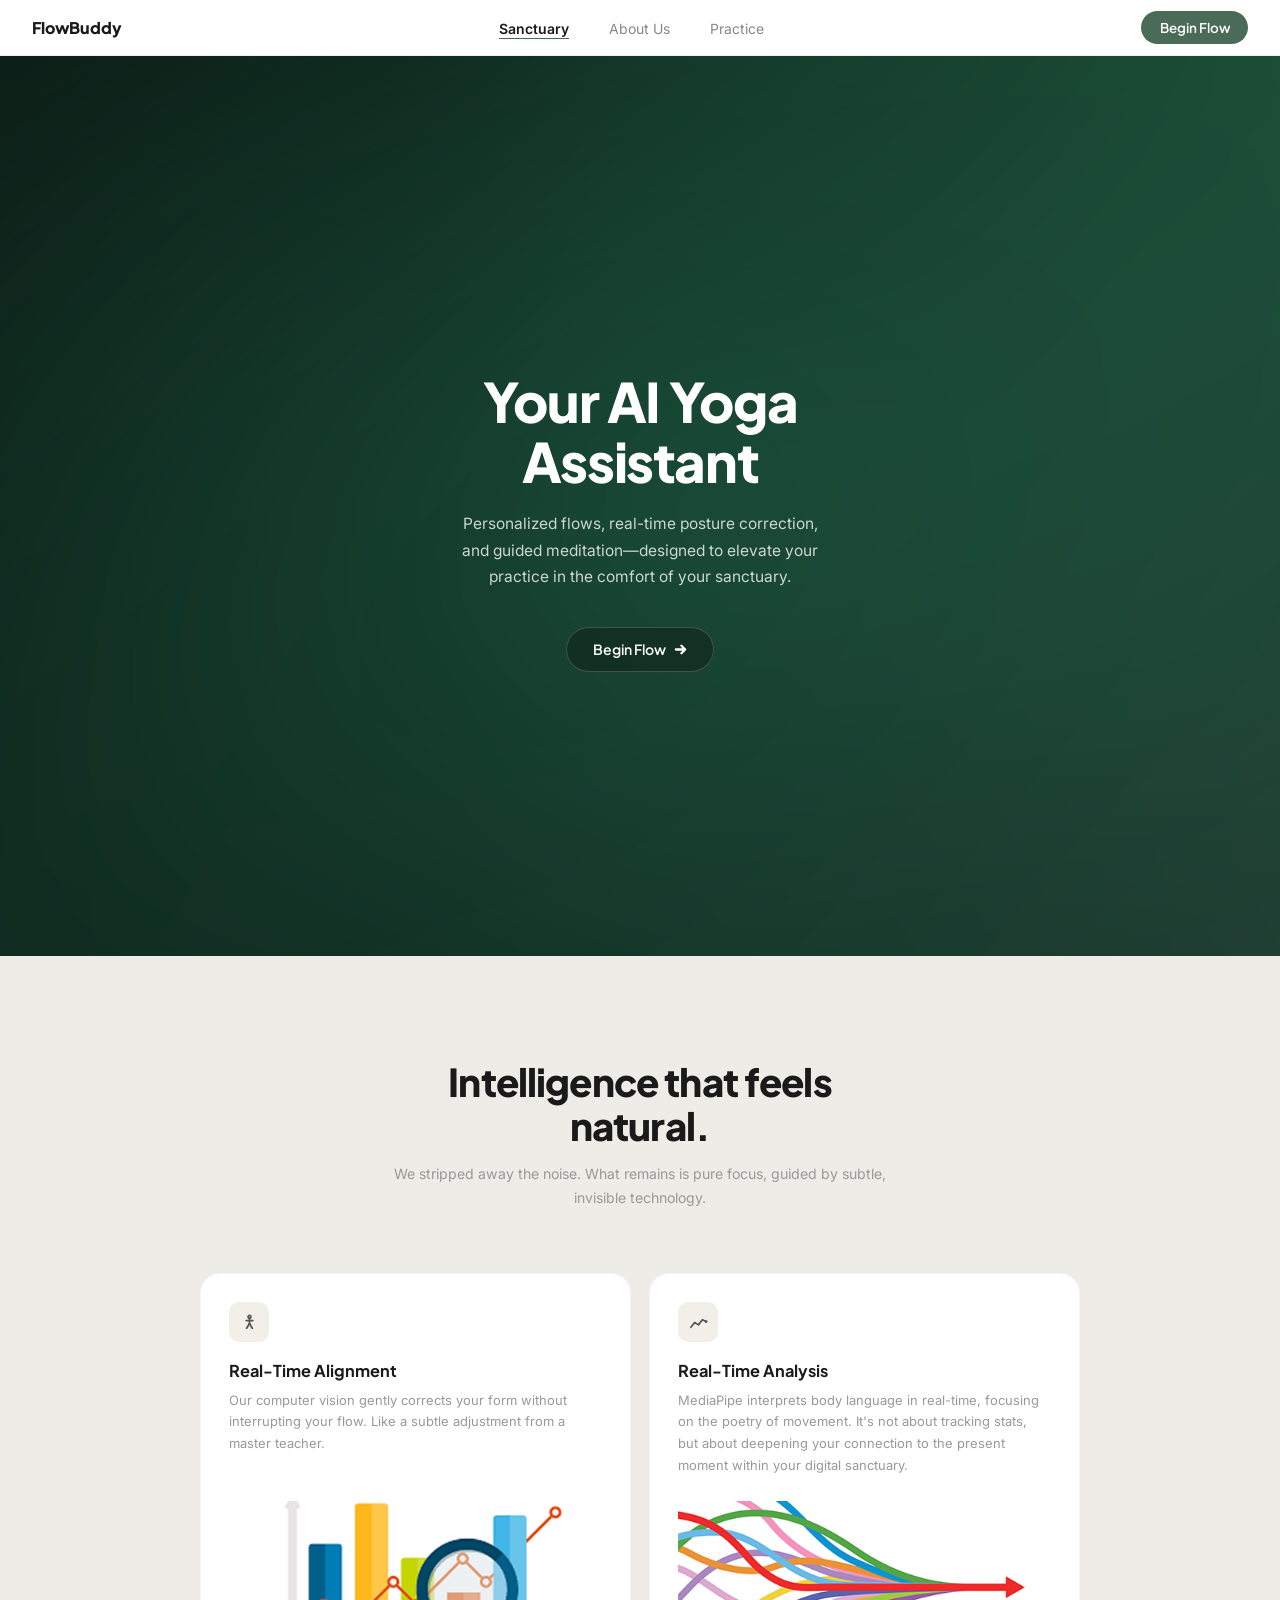
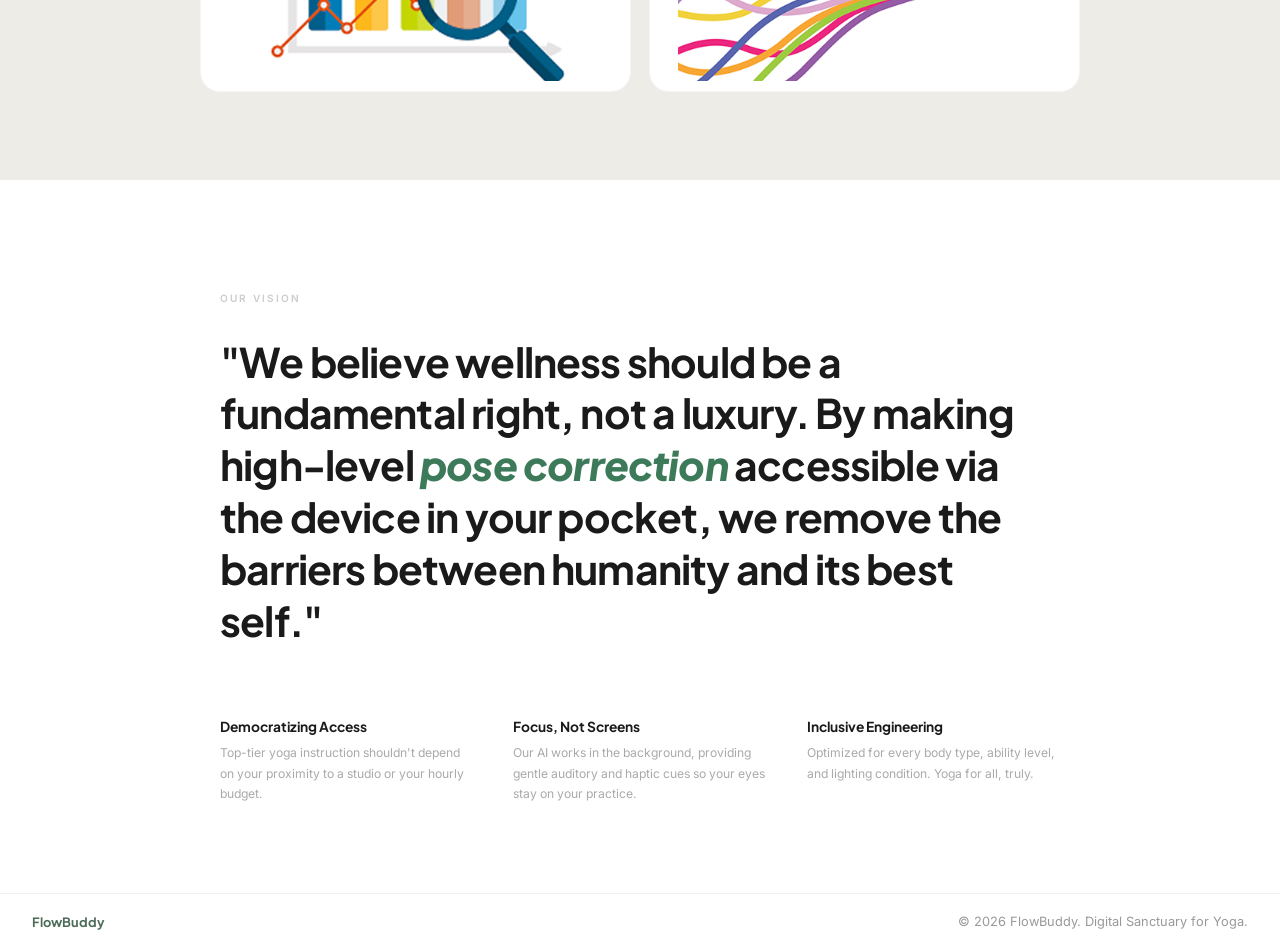
==== index.html @ fd9ed7ad "SEO and Favicons" ====
<!DOCTYPE html>
<html lang="en">

<head>
  <meta charset="UTF-8" />
  <meta name="viewport" content="width=device-width, initial-scale=1.0" />
  <meta name="description" content="FlowBuddy is your personal AI yoga assistant. Experience real-time posture correction, personalized flows, and guided meditation in your digital sanctuary." />
  <meta name="keywords" content="AI yoga, yoga assistant, posture correction, personalized yoga flows, home yoga practice, MediaPipe yoga" />
  <meta property="og:title" content="FlowBuddy — Your AI Yoga Assistant" />
  <meta property="og:description" content="FlowBuddy is your personal AI yoga assistant. Experience real-time posture correction, personalized flows, and guided meditation in your digital sanctuary." />
  <meta property="og:type" content="website" />
  <link rel="icon" type="image/png" href="assets/images/logo.png" />
  <title>FlowBuddy — Your AI Yoga Assistant</title>
  <link rel="preconnect" href="https://fonts.googleapis.com" />
  <link rel="preconnect" href="https://fonts.gstatic.com" crossorigin />
  <link
    href="https://fonts.googleapis.com/css2?family=Plus+Jakarta+Sans:ital,wght@0,400;0,500;0,600;0,700;0,800;1,700;1,800&family=Inter:wght@300;400;500;600&display=swap"
    rel="stylesheet" />
  <link rel="stylesheet" href="assets/css/shared.css" />
  <link rel="stylesheet" href="assets/css/home.css" />
</head>

<body>

  <!-- ── NAV ── -->
  <nav>
    <a class="nav-logo" href="index.html">FlowBuddy</a>
    <ul class="nav-links">
      <li><a href="index.html" class="active">Sanctuary</a></li>
      <li><a href="about/about.html">About Us</a></li>
      <li><a href="practice/practice.html">Practice</a></li>
    </ul>
    <a class="btn-nav" href="practice/practice.html">Begin Flow</a>
    <button class="nav-hamburger" id="hamburger" onclick="toggleNav()" aria-label="Menu">
      <span></span><span></span><span></span>
    </button>
  </nav>

  <div class="nav-drawer" id="nav-drawer">
    <a href="index.html">Sanctuary</a>
    <a href="about/about.html">About Us</a>
    <a href="practice/practice.html">Practice</a>
    <a class="drawer-cta" href="practice/practice.html">Begin Flow</a>
  </div>

  <!-- ── HERO ── -->
  <section class="hero">
    <div class="hero-bg"></div>

    <div class="hero-content animate-on-scroll">
      <h1 class="animate-on-scroll animate-delay-1">Your AI Yoga Assistant</h1>
      <p class="animate-on-scroll animate-delay-2">Personalized flows, real-time posture correction, and guided
        meditation—designed to elevate your practice in
        the comfort of your sanctuary.</p>
      <a class="btn-hero animate-on-scroll animate-delay-3" href="practice/practice.html">
        Begin Flow
        <svg viewBox="0 0 14 14">
          <path d="M2 7h10M8 3l4 4-4 4" />
        </svg>
      </a>
    </div>
  </section>

  <!-- ── FEATURES ── -->
  <section class="features" id="features">
    <div class="features-header animate-on-scroll">
      <h2>Intelligence that feels natural.</h2>
      <p>We stripped away the noise. What remains is pure focus, guided by subtle, invisible technology.</p>
    </div>

    <div class="features-grid">

      <!-- Card 1 -->
      <div class="feature-card animate-on-scroll animate-delay-1">
        <div class="feature-icon">
          <svg viewBox="0 0 20 20">
            <circle cx="10" cy="4" r="1.5" />
            <line x1="10" y1="5.5" x2="10" y2="11" />
            <line x1="6.5" y1="8" x2="13.5" y2="8" />
            <line x1="10" y1="11" x2="7" y2="16" />
            <line x1="10" y1="11" x2="13" y2="16" />
          </svg>
        </div>
        <h3>Real-Time Alignment</h3>
        <p>Our computer vision gently corrects your form without interrupting your flow. Like a subtle adjustment from a
          master teacher.</p>
        <div class="feature-visual">
          <img src="assets/images/alignment.png" alt="Real-Time Alignment"
            style="width:100%;height:180px;object-fit:cover;border-radius:0 0 4px 4px;display:block; margin-bottom: 10px; " />
        </div>
      </div>

      <!-- Card 2 -->
      <div class="feature-card animate-on-scroll animate-delay-2">
        <div class="feature-icon">
          <svg viewBox="0 0 20 20">
            <polyline points="2,15 6,10 10,12.5 14,7 18,9" />
            <circle cx="18" cy="9" r="1.5" fill="#555" stroke="none" />
          </svg>
        </div>
        <h3>Real-Time Analysis</h3>
        <p>MediaPipe interprets body language in real-time, focusing on the poetry of movement. It's not about tracking
          stats, but about deepening your connection to the present moment within your digital sanctuary.</p>
        <div class="feature-visual">
          <img src="assets/images/analysis.png" alt="Real-Time Analysis"
            style="width:100%;height:180px;object-fit:cover;border-radius:0 0 4px 4px;display:block; margin-bottom: 10px;" />
        </div>
      </div>

    </div>
  </section>

  <!-- ── VISION ── -->
  <section class="vision" id="about">
    <div class="vision-inner">
      <p class="vision-label animate-on-scroll">Our Vision</p>
      <p class="vision-quote animate-on-scroll animate-delay-1">
        "We believe wellness should be a fundamental right, not a luxury. By making high-level <em>pose correction</em>
        accessible via the device in your pocket, we remove the barriers between humanity and its best self."
      </p>
      <div class="pillars">
        <div class="pillar animate-on-scroll animate-delay-1">
          <h4>Democratizing Access</h4>
          <p>Top-tier yoga instruction shouldn't depend on your proximity to a studio or your hourly budget.</p>
        </div>
        <div class="pillar animate-on-scroll animate-delay-2">
          <h4>Focus, Not Screens</h4>
          <p>Our AI works in the background, providing gentle auditory and haptic cues so your eyes stay on your
            practice.</p>
        </div>
        <div class="pillar animate-on-scroll animate-delay-3">
          <h4>Inclusive Engineering</h4>
          <p>Optimized for every body type, ability level, and lighting condition. Yoga for all, truly.</p>
        </div>
      </div>
    </div>
  </section>

  <!-- ── FOOTER ── -->
  <footer>
    <span class="footer-logo">FlowBuddy</span>
    <span>© 2026 FlowBuddy. Digital Sanctuary for Yoga.</span>
  </footer>

  <script src="assets/js/nav.js"></script>
</body>

</html>
---- assets/css/shared.css ----
/* ═══════════════════════════════════════════
   FLOWBUDDY — Shared Nav & Footer
   Used by: index.html, about/about.html, practice/practice.html
════════════════════════════════════════════ */

/* ── Navbar ── */
nav {
  background: #fff;
  display: flex;
  align-items: center;
  padding: 0 2rem;
  height: 56px;
  position: sticky;
  top: 0;
  z-index: 100;
  border-bottom: 1px solid rgba(0,0,0,0.06);
  gap: 1rem;
}

.nav-logo {
  font-family: 'Plus Jakarta Sans', -apple-system, sans-serif;
  font-size: 1rem;
  font-weight: 800;
  color: #1a1a1a;
  text-decoration: none;
  letter-spacing: -0.01em;
  flex-shrink: 0;
  margin-right: auto;
}

.nav-links {
  display: flex;
  align-items: center;
  gap: 2.5rem;
  list-style: none;
  flex: 1;
  justify-content: center;
}

.nav-links a {
  font-family: 'Inter', -apple-system, sans-serif;
  font-size: 0.875rem;
  color: #888;
  text-decoration: none;
  transition: color 0.15s;
  white-space: nowrap;
}

.nav-links a:hover { color: #1a1a1a; }

.nav-links a.active {
  color: #1a1a1a;
  font-weight: 600;
  border-bottom: 1.5px solid #4a6b58;
  padding-bottom: 1px;
}

.btn-nav {
  background: #4a6b58;
  color: #fff;
  border: none;
  border-radius: 99px;
  padding: 0.5rem 1.15rem;
  font-family: 'Plus Jakarta Sans', sans-serif;
  font-size: 0.84rem;
  font-weight: 600;
  cursor: pointer;
  text-decoration: none;
  transition: background 0.15s;
  white-space: nowrap;
  flex-shrink: 0;
}

.btn-nav:hover { background: #3a5646; }

/* Hamburger — mobile only */
.nav-hamburger {
  display: none;
  flex-direction: column;
  gap: 4.5px;
  cursor: pointer;
  background: none;
  border: none;
  padding: 4px;
  margin-left: auto;
}

.nav-hamburger span {
  display: block;
  width: 22px;
  height: 2px;
  background: #1a1a1a;
  border-radius: 2px;
  transition: all 0.2s;
}

/* Mobile nav drawer */
.nav-drawer {
  display: none;
  flex-direction: column;
  background: #fff;
  border-bottom: 1px solid rgba(0,0,0,0.08);
  padding: 1rem 1.5rem 1.25rem;
  gap: 1rem;
  position: sticky;
  top: 56px;
  z-index: 99;
}

.nav-drawer.open { display: flex; }

.nav-drawer a {
  font-family: 'Inter', -apple-system, sans-serif;
  font-size: 0.95rem;
  color: #555;
  text-decoration: none;
  padding: 0.4rem 0;
  border-bottom: 1px solid #f0efe8;
}

.nav-drawer .drawer-cta {
  margin-top: 0.25rem;
  text-align: center;
  background: #4a6b58;
  color: #fff;
  border-radius: 99px;
  border-bottom: 0;
  padding: 0.7rem 1rem;
  font-family: 'Plus Jakarta Sans', sans-serif;
  font-weight: 600;
  font-size: 0.88rem;
}

/* ── Footer ── */
footer {
  background: #fff;
  display: flex;
  align-items: center;
  justify-content: space-between;
  padding: 1.25rem 2rem;
  font-size: 0.8rem;
  color: #999;
  border-top: 1px solid rgba(0,0,0,0.06);
  flex-wrap: wrap;
  gap: 0.5rem;
}

footer .footer-logo {
  font-family: 'Plus Jakarta Sans', sans-serif;
  font-weight: 700;
  color: #4a6b58;
}

/* ── Responsive ── */
@media (max-width: 900px) {
  .nav-links { gap: 1.75rem; }
}

@media (max-width: 640px) {
  nav { padding: 0 1.25rem; }
  .nav-links { display: none; }
  .btn-nav { display: none; }
  .nav-hamburger { display: flex; }

  footer {
    flex-direction: column;
    align-items: flex-start;
    padding: 1rem 1.25rem;
    gap: 0.25rem;
  }
}

/* ── Animations ── */
.animate-on-scroll {
  opacity: 0;
  transform: translateY(20px);
  transition: opacity 0.8s cubic-bezier(0.25, 0.8, 0.25, 1), transform 0.8s cubic-bezier(0.25, 0.8, 0.25, 1);
}

.animate-on-scroll.animated {
  opacity: 1;
  transform: translateY(0);
}

.animate-delay-1 { transition-delay: 0.1s; }
.animate-delay-2 { transition-delay: 0.2s; }
.animate-delay-3 { transition-delay: 0.3s; }
---- assets/css/home.css ----
*, *::before, *::after { box-sizing: border-box; margin: 0; padding: 0; }
    html { scroll-behavior: smooth; }
    body {
      font-family: 'Inter', -apple-system, sans-serif;
      background: #f0eee8;
      color: #1a1a1a;
      overflow-x: hidden;
    }

    /* ════════════════════ HERO ════════════════════ */
    .hero {
      position: relative;
      min-height: 100vh;
      display: flex;
      align-items: center;
      justify-content: center;
      text-align: center;
      padding: 8rem 2rem 6rem;
      overflow: hidden;
      background-color: #0b1a14;
    }

    .hero-bg {
      position: absolute;
      inset: -50%;
      background: 
        radial-gradient(circle at 50% 50%, rgba(38, 122, 90, 0.45) 0%, transparent 50%),
        radial-gradient(circle at 80% 20%, rgba(68, 201, 138, 0.35) 0%, transparent 40%),
        radial-gradient(circle at 20% 80%, rgba(22, 61, 46, 0.55) 0%, transparent 50%),
        radial-gradient(circle at 80% 80%, rgba(144, 238, 208, 0.2) 0%, transparent 40%);
      filter: blur(80px);
      animation: aurora 20s linear infinite;
      z-index: 1;
    }

    @keyframes aurora {
      0% { transform: rotate(0deg) scale(1); }
      50% { transform: rotate(180deg) scale(1.2); }
      100% { transform: rotate(360deg) scale(1); }
    }

    .hero-content {
      position: relative;
      z-index: 2;
      max-width: 560px;
    }

    .hero h1 {
      font-family: 'Plus Jakarta Sans', sans-serif;
      font-size: clamp(2.1rem, 5.5vw, 3.4rem);
      font-weight: 800;
      color: #fff;
      line-height: 1.1;
      letter-spacing: -0.025em;
      margin-bottom: 1.2rem;
    }

    .hero p {
      font-size: clamp(0.85rem, 2vw, 0.97rem);
      color: rgba(255,255,255,0.78);
      line-height: 1.72;
      max-width: 360px;
      margin: 0 auto 2.25rem;
    }

    .btn-hero {
      display: inline-flex;
      align-items: center;
      gap: 0.5rem;
      background: rgba(18,40,30,0.7);
      border: 1px solid rgba(255,255,255,0.18);
      color: #fff;
      border-radius: 99px;
      padding: 0.78rem 1.65rem;
      font-family: 'Plus Jakarta Sans', sans-serif;
      font-size: 0.88rem;
      font-weight: 600;
      cursor: pointer;
      text-decoration: none;
      backdrop-filter: blur(8px);
      transition: background 0.2s, transform 0.15s;
    }

    .btn-hero:hover { background: rgba(12,30,22,0.85); transform: translateY(-1px); }
    .btn-hero svg { width: 13px; height: 13px; stroke: #fff; fill: none; stroke-width: 2.5; stroke-linecap: round; stroke-linejoin: round; }

    /* ════════════════════ FEATURES ════════════════════ */
    .features {
      background: #eeece6;
      padding: 6.5rem 2rem 5.5rem;
    }

    .features-header {
      text-align: center;
      max-width: 500px;
      margin: 0 auto 4rem;
    }

    .features-header h2 {
      font-family: 'Plus Jakarta Sans', sans-serif;
      font-size: clamp(1.7rem, 3.5vw, 2.4rem);
      font-weight: 800;
      color: #1a1a1a;
      letter-spacing: -0.022em;
      line-height: 1.15;
      margin-bottom: 0.85rem;
    }

    .features-header p {
      font-size: 0.88rem;
      color: #999;
      line-height: 1.68;
    }

    .features-grid {
      display: grid;
      grid-template-columns: 1fr 1fr;
      gap: 1.15rem;
      max-width: 880px;
      margin: 0 auto;
    }

    .feature-card {
      background: #fff;
      border-radius: 20px;
      padding: 1.75rem 1.75rem 0;
      display: flex;
      flex-direction: column;
      min-height: 370px;
      border: 1px solid rgba(0,0,0,0.04);
      overflow: hidden;
    }

    .feature-icon {
      width: 40px; height: 40px;
      border-radius: 10px;
      background: #f2efe8;
      display: flex; align-items: center; justify-content: center;
      margin-bottom: 1.1rem;
      flex-shrink: 0;
    }

    .feature-icon svg {
      width: 19px; height: 19px;
      stroke: #555; fill: none;
      stroke-width: 1.8; stroke-linecap: round; stroke-linejoin: round;
    }

    .feature-card h3 {
      font-family: 'Plus Jakarta Sans', sans-serif;
      font-size: 1.02rem;
      font-weight: 700;
      color: #1a1a1a;
      margin-bottom: 0.55rem;
    }

    .feature-card p {
      font-size: 0.81rem;
      color: #999;
      line-height: 1.68;
      margin-bottom: 1.5rem;
    }

    .feature-visual {
      flex: 1;
      display: flex;
      align-items: flex-end;
      overflow: hidden;
    }

    /* ════════════════════ VISION ════════════════════ */
    .vision {
      background: #fff;
      padding: 7rem 2rem 5.5rem;
    }

    .vision-inner {
      max-width: 840px;
      margin: 0 auto;
    }

    .vision-label {
      font-size: 0.63rem;
      font-weight: 600;
      letter-spacing: 0.2em;
      text-transform: uppercase;
      color: #ccc;
      margin-bottom: 2rem;
    }

    .vision-quote {
      font-family: 'Plus Jakarta Sans', sans-serif;
      font-size: clamp(1.5rem, 3.5vw, 2.55rem);
      font-weight: 700;
      color: #1a1a1a;
      line-height: 1.27;
      letter-spacing: -0.02em;
      margin-bottom: 4.5rem;
    }

    .vision-quote em {
      font-style: italic;
      color: #3d7a5a;
      font-weight: 800;
    }

    .pillars {
      display: grid;
      grid-template-columns: repeat(3, 1fr);
      gap: 2.5rem;
    }

    .pillar h4 {
      font-family: 'Plus Jakarta Sans', sans-serif;
      font-size: 0.86rem;
      font-weight: 700;
      color: #1a1a1a;
      margin-bottom: 0.5rem;
    }

    .pillar p {
      font-size: 0.76rem;
      color: #aaa;
      line-height: 1.68;
    }

    /* ════════════════════ RESPONSIVE ════════════════════ */
    @media (max-width: 700px) {
      .hero { padding: 6.5rem 1.25rem 4rem; }
      .features { padding: 4rem 1.25rem 3.5rem; }
      .features-grid { grid-template-columns: 1fr; }
      .feature-card { min-height: auto; }
      .feature-visual { min-height: 180px; }

      .vision { padding: 4.5rem 1.25rem 3.5rem; }
      .pillars { grid-template-columns: 1fr; gap: 1.75rem; }
    }
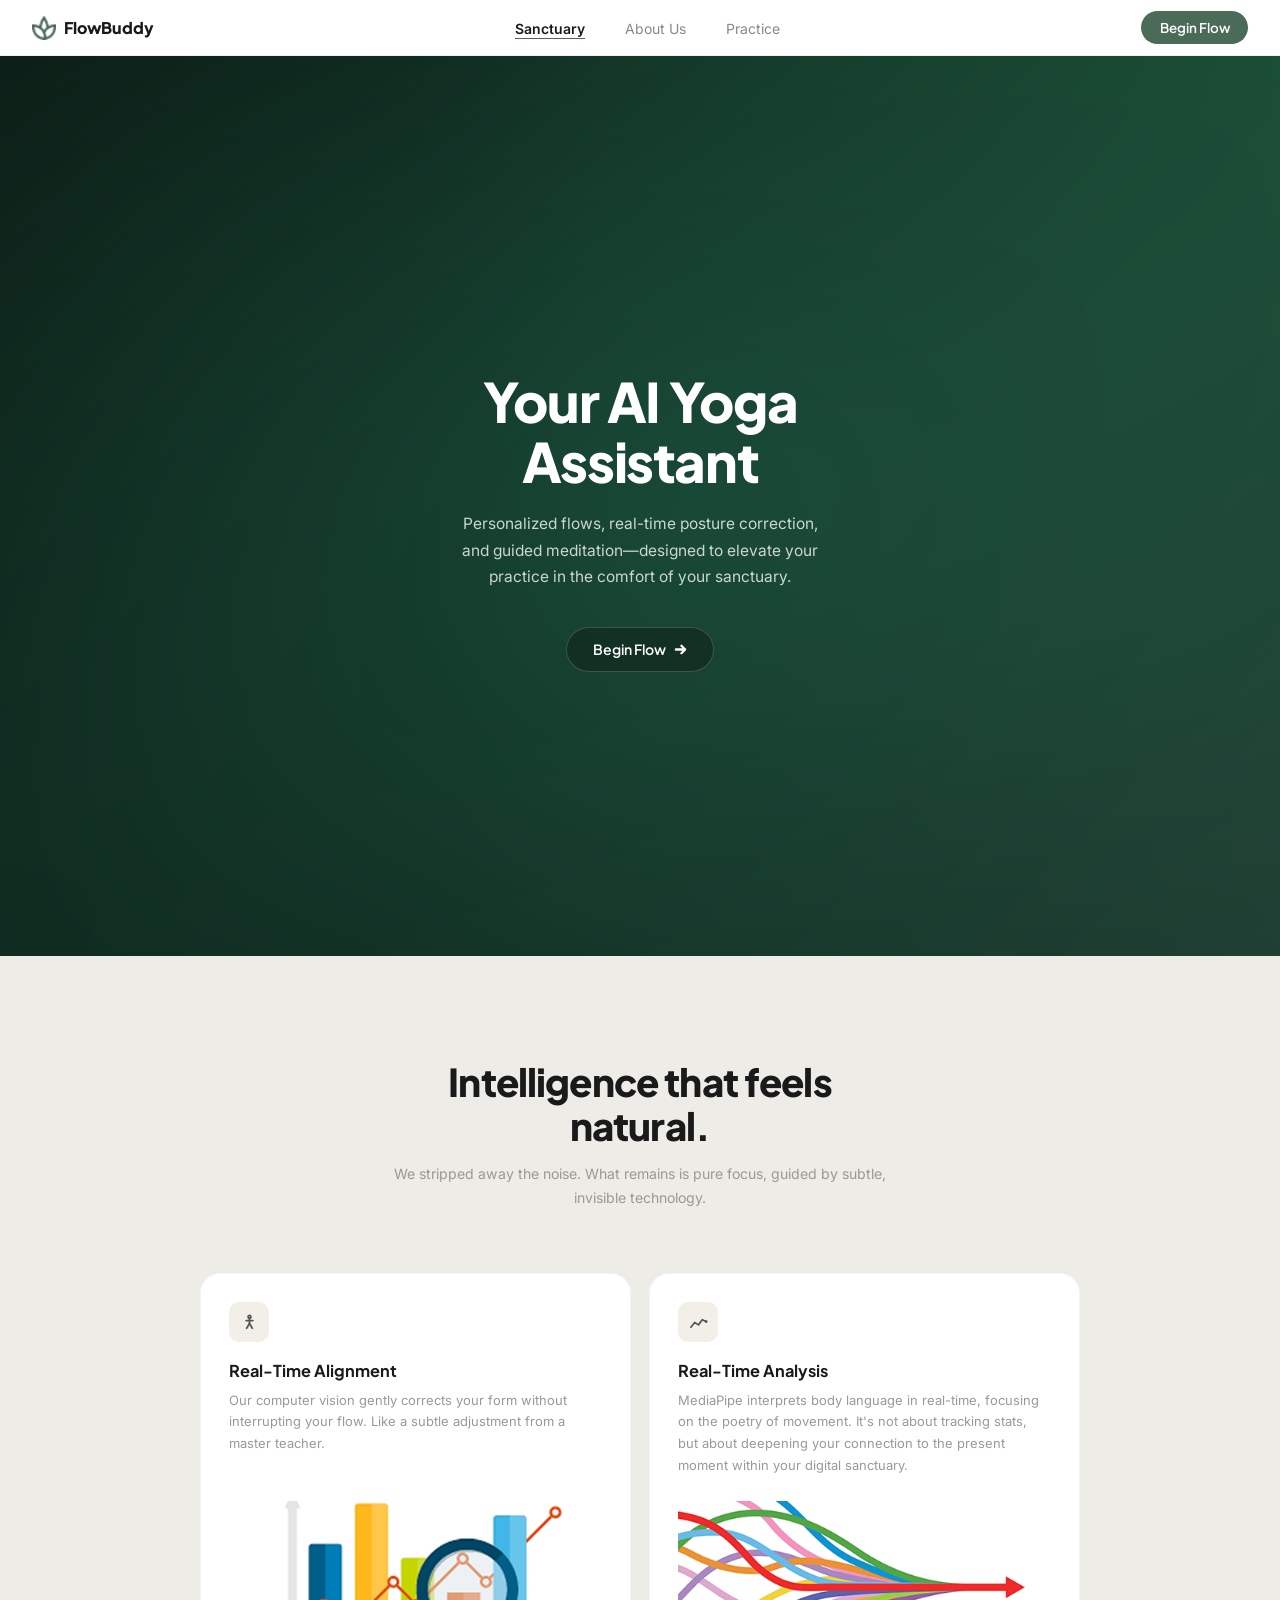
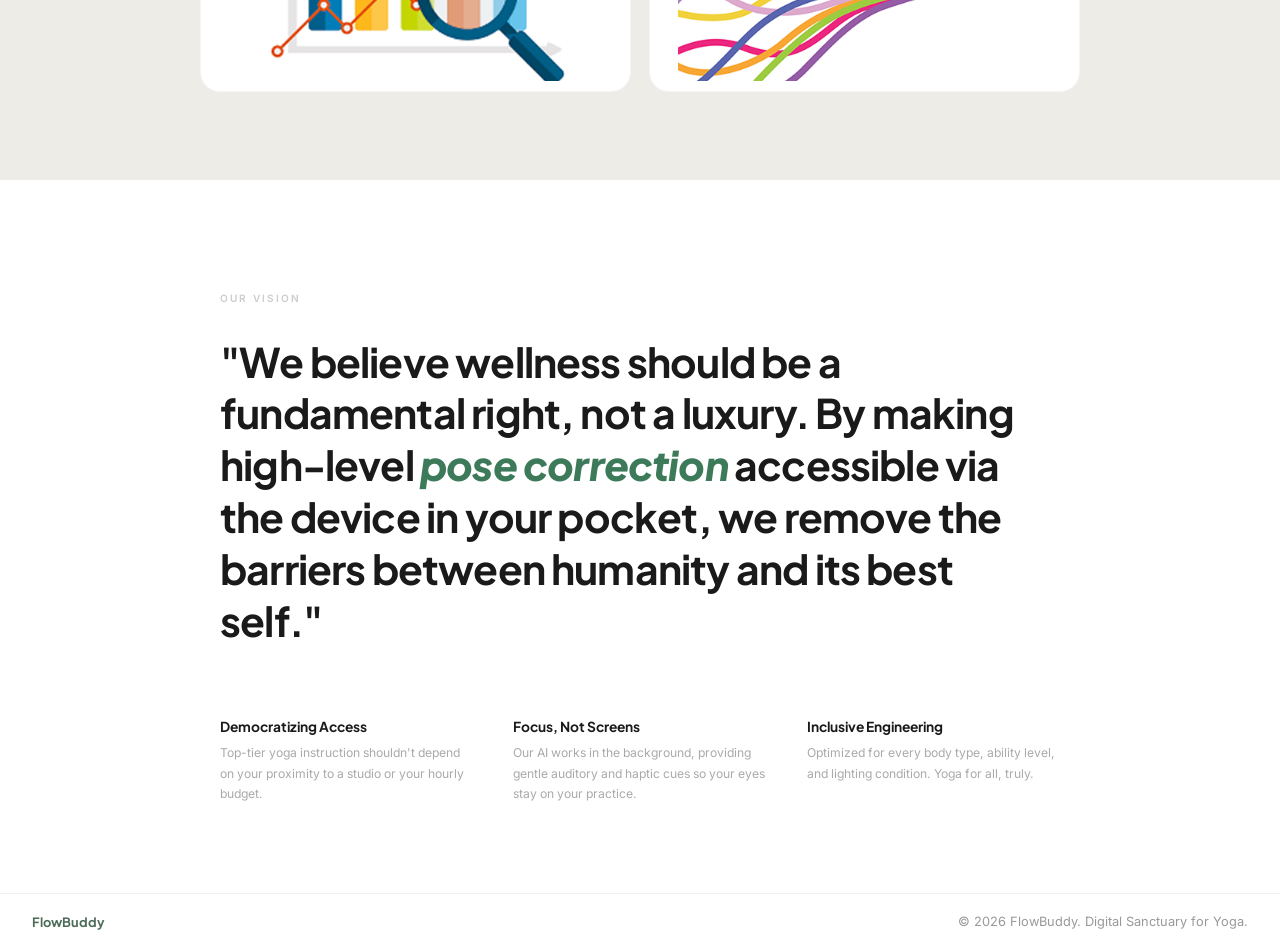
==== commit a8e4d1ea: "Performance optimization, svg edits, logo implementation" ====
--- a/index.html
+++ b/index.html
@@ -24,7 +24,10 @@
 
   <!-- ── NAV ── -->
   <nav>
-    <a class="nav-logo" href="index.html">FlowBuddy</a>
+    <a class="nav-logo" href="index.html">
+      <img src="assets/images/logo.png" alt="" class="nav-logo-img" />
+      FlowBuddy
+    </a>
     <ul class="nav-links">
       <li><a href="index.html" class="active">Sanctuary</a></li>
       <li><a href="about/about.html">About Us</a></li>
@@ -43,6 +46,7 @@
     <a class="drawer-cta" href="practice/practice.html">Begin Flow</a>
   </div>
 
+  <main>
   <!-- ── HERO ── -->
   <section class="hero">
     <div class="hero-bg"></div>
@@ -54,9 +58,9 @@
         the comfort of your sanctuary.</p>
       <a class="btn-hero animate-on-scroll animate-delay-3" href="practice/practice.html">
         Begin Flow
-        <svg viewBox="0 0 14 14">
-          <path d="M2 7h10M8 3l4 4-4 4" />
-        </svg>
+          <svg viewBox="0 0 14 14" aria-hidden="true">
+            <path d="M2 7h10M8 3l4 4-4 4" />
+          </svg>
       </a>
     </div>
   </section>
@@ -73,7 +77,7 @@
       <!-- Card 1 -->
       <div class="feature-card animate-on-scroll animate-delay-1">
         <div class="feature-icon">
-          <svg viewBox="0 0 20 20">
+          <svg viewBox="0 0 20 20" aria-hidden="true">
             <circle cx="10" cy="4" r="1.5" />
             <line x1="10" y1="5.5" x2="10" y2="11" />
             <line x1="6.5" y1="8" x2="13.5" y2="8" />
@@ -85,7 +89,7 @@
         <p>Our computer vision gently corrects your form without interrupting your flow. Like a subtle adjustment from a
           master teacher.</p>
         <div class="feature-visual">
-          <img src="assets/images/alignment.png" alt="Real-Time Alignment"
+          <img src="assets/images/alignment.png" alt="Real-Time Alignment" loading="lazy"
             style="width:100%;height:180px;object-fit:cover;border-radius:0 0 4px 4px;display:block; margin-bottom: 10px; " />
         </div>
       </div>
@@ -93,7 +97,7 @@
       <!-- Card 2 -->
       <div class="feature-card animate-on-scroll animate-delay-2">
         <div class="feature-icon">
-          <svg viewBox="0 0 20 20">
+          <svg viewBox="0 0 20 20" aria-hidden="true">
             <polyline points="2,15 6,10 10,12.5 14,7 18,9" />
             <circle cx="18" cy="9" r="1.5" fill="#555" stroke="none" />
           </svg>
@@ -102,7 +106,7 @@
         <p>MediaPipe interprets body language in real-time, focusing on the poetry of movement. It's not about tracking
           stats, but about deepening your connection to the present moment within your digital sanctuary.</p>
         <div class="feature-visual">
-          <img src="assets/images/analysis.png" alt="Real-Time Analysis"
+          <img src="assets/images/analysis.png" alt="Real-Time Analysis" loading="lazy"
             style="width:100%;height:180px;object-fit:cover;border-radius:0 0 4px 4px;display:block; margin-bottom: 10px;" />
         </div>
       </div>
@@ -136,6 +140,8 @@
     </div>
   </section>
 
+  </main>
+
   <!-- ── FOOTER ── -->
   <footer>
     <span class="footer-logo">FlowBuddy</span>
--- a/assets/css/shared.css
+++ b/assets/css/shared.css
@@ -2,6 +2,12 @@
    FLOWBUDDY — Shared Nav & Footer
    Used by: index.html, about/about.html, practice/practice.html
 ════════════════════════════════════════════ */
+
+/* ── Accessibility ── */
+*:focus-visible {
+  outline: 2px solid #4a6b58;
+  outline-offset: 2px;
+}
 
 /* ── Navbar ── */
 nav {
@@ -26,6 +32,14 @@
   letter-spacing: -0.01em;
   flex-shrink: 0;
   margin-right: auto;
+  display: flex;
+  align-items: center;
+  gap: 0.5rem;
+}
+
+.nav-logo-img {
+  height: 24px;
+  width: auto;
 }
 
 .nav-links {
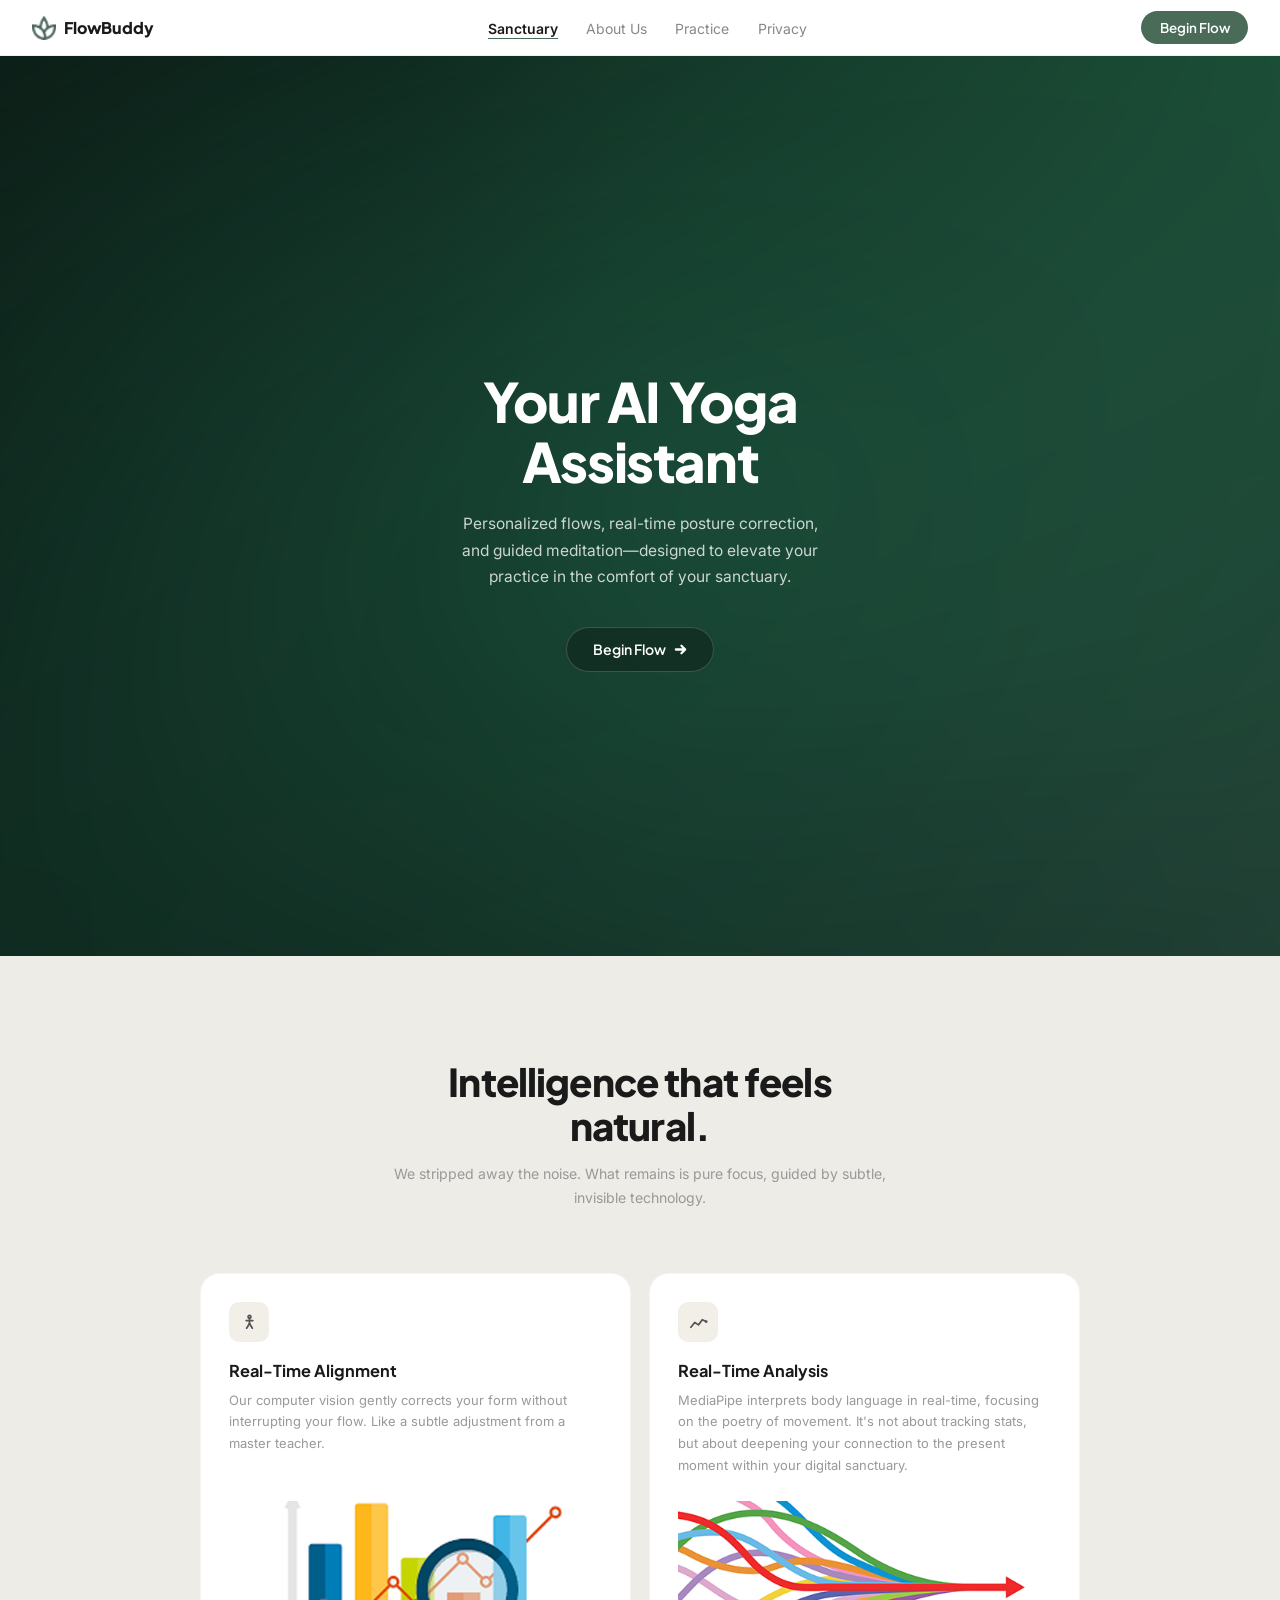
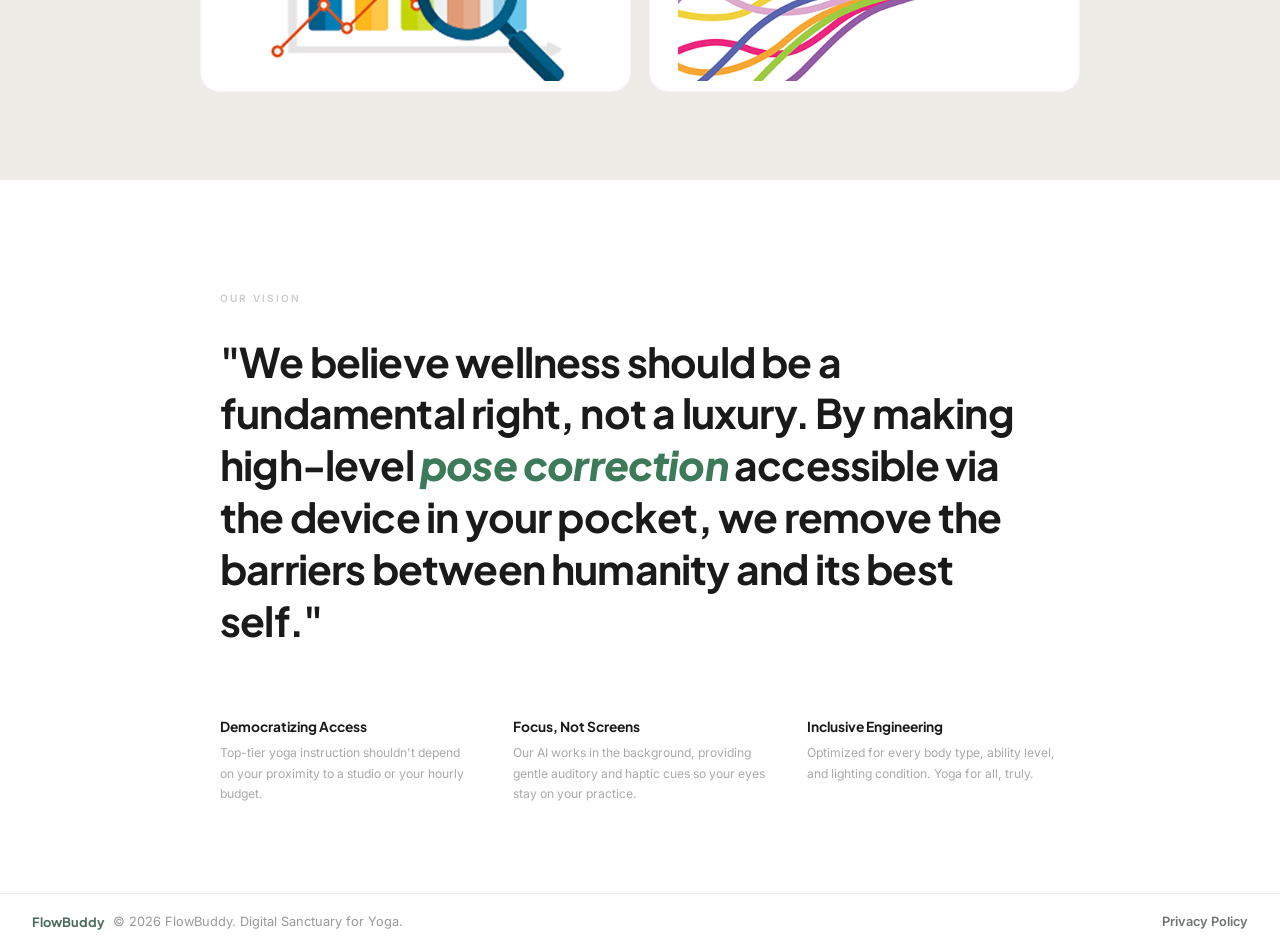
==== commit 9500bc98: "added security measures" ====
--- a/index.html
+++ b/index.html
@@ -32,9 +32,10 @@
       <li><a href="index.html" class="active">Sanctuary</a></li>
       <li><a href="about/about.html">About Us</a></li>
       <li><a href="practice/practice.html">Practice</a></li>
+      <li><a href="privacy/privacy.html">Privacy</a></li>
     </ul>
     <a class="btn-nav" href="practice/practice.html">Begin Flow</a>
-    <button class="nav-hamburger" id="hamburger" onclick="toggleNav()" aria-label="Menu">
+    <button class="nav-hamburger" id="hamburger" onclick="toggleNav()" aria-label="Menu" aria-expanded="false">
       <span></span><span></span><span></span>
     </button>
   </nav>
@@ -43,6 +44,7 @@
     <a href="index.html">Sanctuary</a>
     <a href="about/about.html">About Us</a>
     <a href="practice/practice.html">Practice</a>
+    <a href="privacy/privacy.html">Privacy Policy</a>
     <a class="drawer-cta" href="practice/practice.html">Begin Flow</a>
   </div>
 
@@ -146,9 +148,10 @@
   <footer>
     <span class="footer-logo">FlowBuddy</span>
     <span>© 2026 FlowBuddy. Digital Sanctuary for Yoga.</span>
+    <span class="footer-links"><a href="privacy/privacy.html">Privacy Policy</a></span>
   </footer>
 
   <script src="assets/js/nav.js"></script>
 </body>
 
-</html>+</html>
--- a/assets/css/shared.css
+++ b/assets/css/shared.css
@@ -45,7 +45,7 @@
 .nav-links {
   display: flex;
   align-items: center;
-  gap: 2.5rem;
+  gap: clamp(1rem, 2.2vw, 2.25rem);
   list-style: none;
   flex: 1;
   justify-content: center;
@@ -105,23 +105,57 @@
   height: 2px;
   background: #1a1a1a;
   border-radius: 2px;
-  transition: all 0.2s;
+  transform-origin: center;
+  transition: transform 0.22s ease, opacity 0.18s ease;
+}
+
+.nav-hamburger.open span:nth-child(1) {
+  transform: translateY(6.5px) rotate(45deg);
+}
+
+.nav-hamburger.open span:nth-child(2) {
+  opacity: 0;
+  transform: scaleX(0.35);
+}
+
+.nav-hamburger.open span:nth-child(3) {
+  transform: translateY(-6.5px) rotate(-45deg);
 }
 
 /* Mobile nav drawer */
 .nav-drawer {
-  display: none;
+  display: flex;
   flex-direction: column;
   background: #fff;
   border-bottom: 1px solid rgba(0,0,0,0.08);
   padding: 1rem 1.5rem 1.25rem;
   gap: 1rem;
-  position: sticky;
+  position: fixed;
+  left: 0;
+  right: 0;
   top: 56px;
   z-index: 99;
-}
-
-.nav-drawer.open { display: flex; }
+  opacity: 0;
+  pointer-events: none;
+  visibility: hidden;
+  transform: translateY(-12px);
+  box-shadow: 0 18px 36px rgba(0,0,0,0.12);
+  transition: opacity 0.22s ease, transform 0.22s ease, visibility 0.22s ease;
+}
+
+.nav-drawer.open {
+  opacity: 1;
+  pointer-events: auto;
+  visibility: visible;
+  transform: translateY(0);
+}
+
+@media (min-width: 641px) {
+  .nav-drawer,
+  .nav-drawer.open {
+    display: none;
+  }
+}
 
 .nav-drawer a {
   font-family: 'Inter', -apple-system, sans-serif;
@@ -165,6 +199,21 @@
   color: #4a6b58;
 }
 
+footer .footer-links {
+  margin-left: auto;
+}
+
+footer .footer-links a {
+  color: #6f7470;
+  text-decoration: none;
+  font-weight: 600;
+  transition: color 0.15s;
+}
+
+footer .footer-links a:hover {
+  color: #1a1a1a;
+}
+
 /* ── Responsive ── */
 @media (max-width: 900px) {
   .nav-links { gap: 1.75rem; }
@@ -182,6 +231,10 @@
     padding: 1rem 1.25rem;
     gap: 0.25rem;
   }
+
+  footer .footer-links {
+    margin-left: 0;
+  }
 }
 
 /* ── Animations ── */
@@ -199,4 +252,3 @@
 .animate-delay-1 { transition-delay: 0.1s; }
 .animate-delay-2 { transition-delay: 0.2s; }
 .animate-delay-3 { transition-delay: 0.3s; }
-
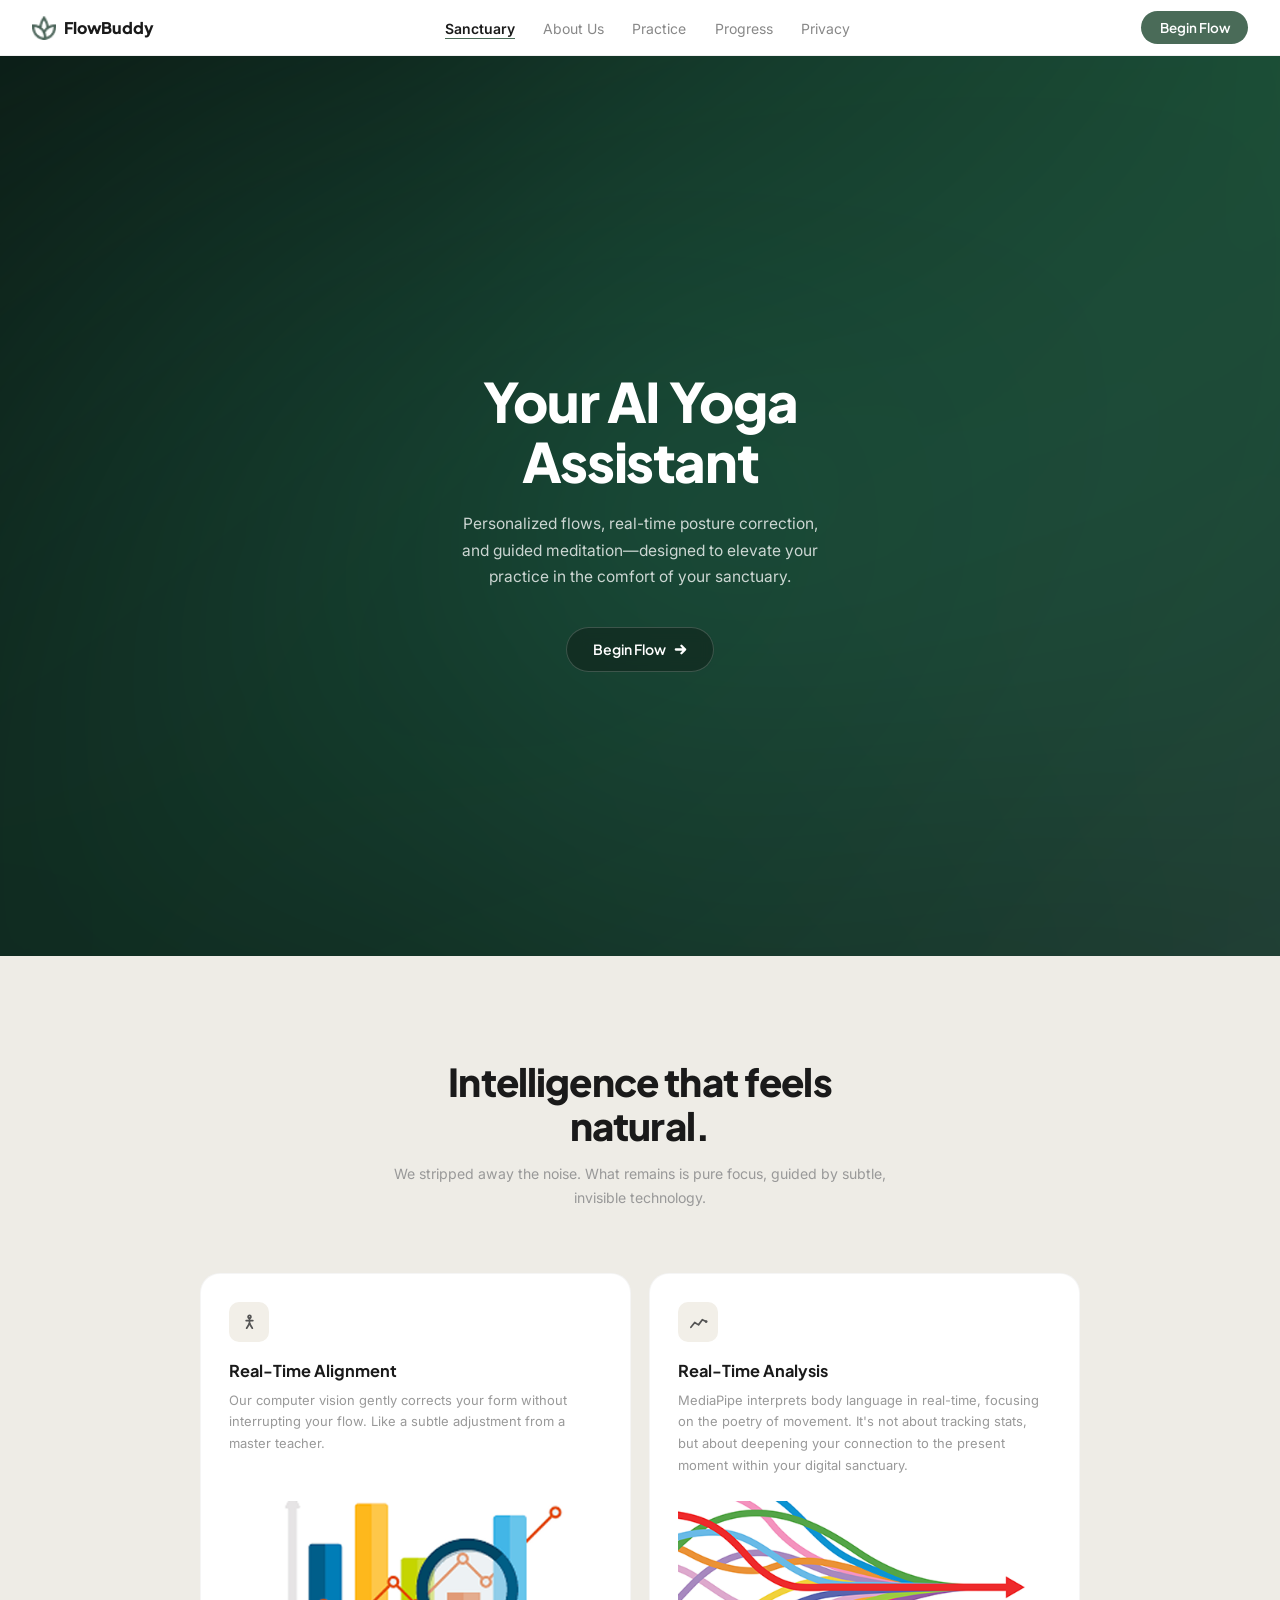
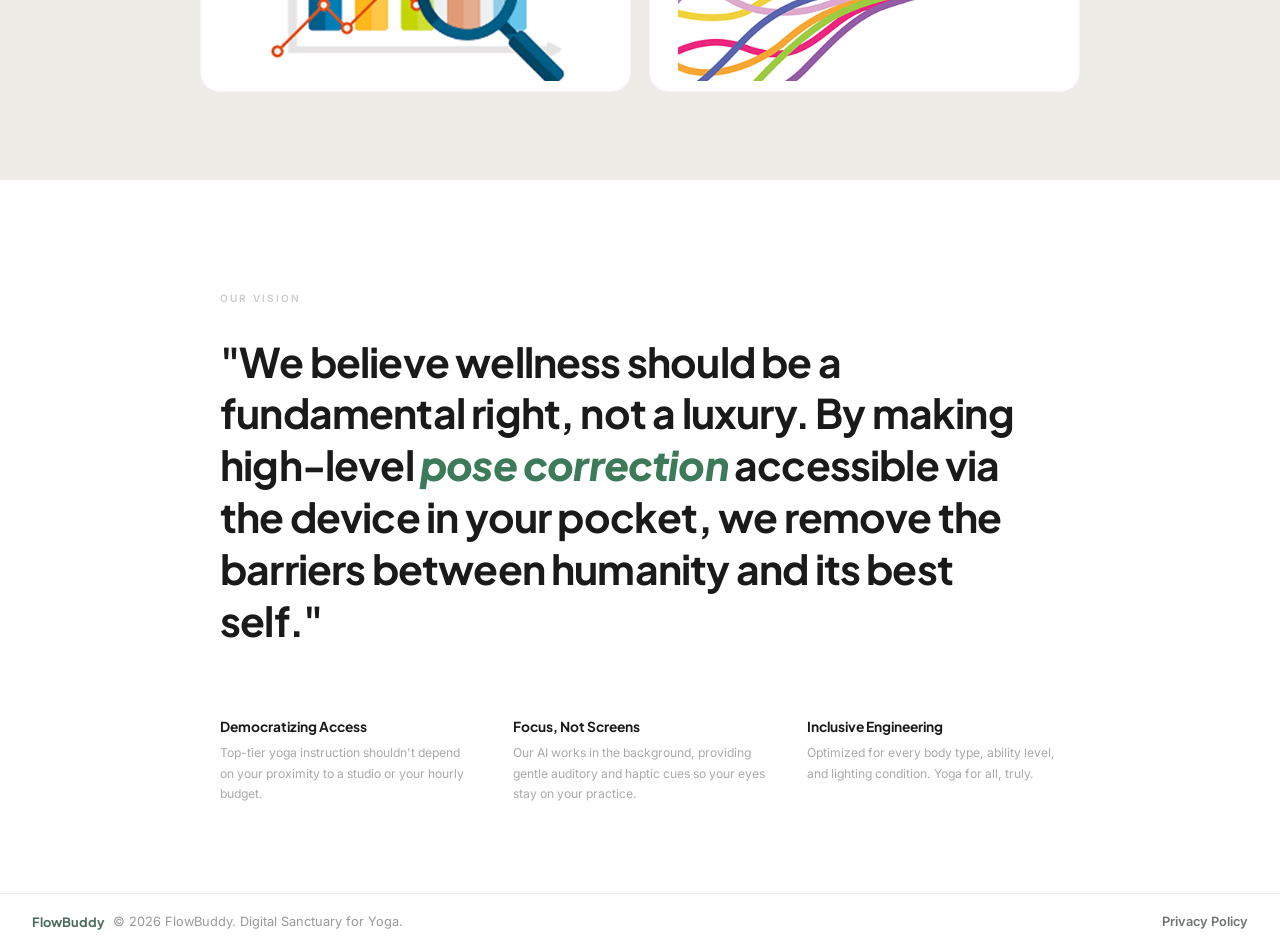
==== commit 2c29e45f: "added summary" ====
--- a/index.html
+++ b/index.html
@@ -32,6 +32,7 @@
       <li><a href="index.html" class="active">Sanctuary</a></li>
       <li><a href="about/about.html">About Us</a></li>
       <li><a href="practice/practice.html">Practice</a></li>
+      <li><a href="progress/progress.html">Progress</a></li>
       <li><a href="privacy/privacy.html">Privacy</a></li>
     </ul>
     <a class="btn-nav" href="practice/practice.html">Begin Flow</a>
@@ -44,6 +45,7 @@
     <a href="index.html">Sanctuary</a>
     <a href="about/about.html">About Us</a>
     <a href="practice/practice.html">Practice</a>
+    <a href="progress/progress.html">Progress</a>
     <a href="privacy/privacy.html">Privacy Policy</a>
     <a class="drawer-cta" href="practice/practice.html">Begin Flow</a>
   </div>
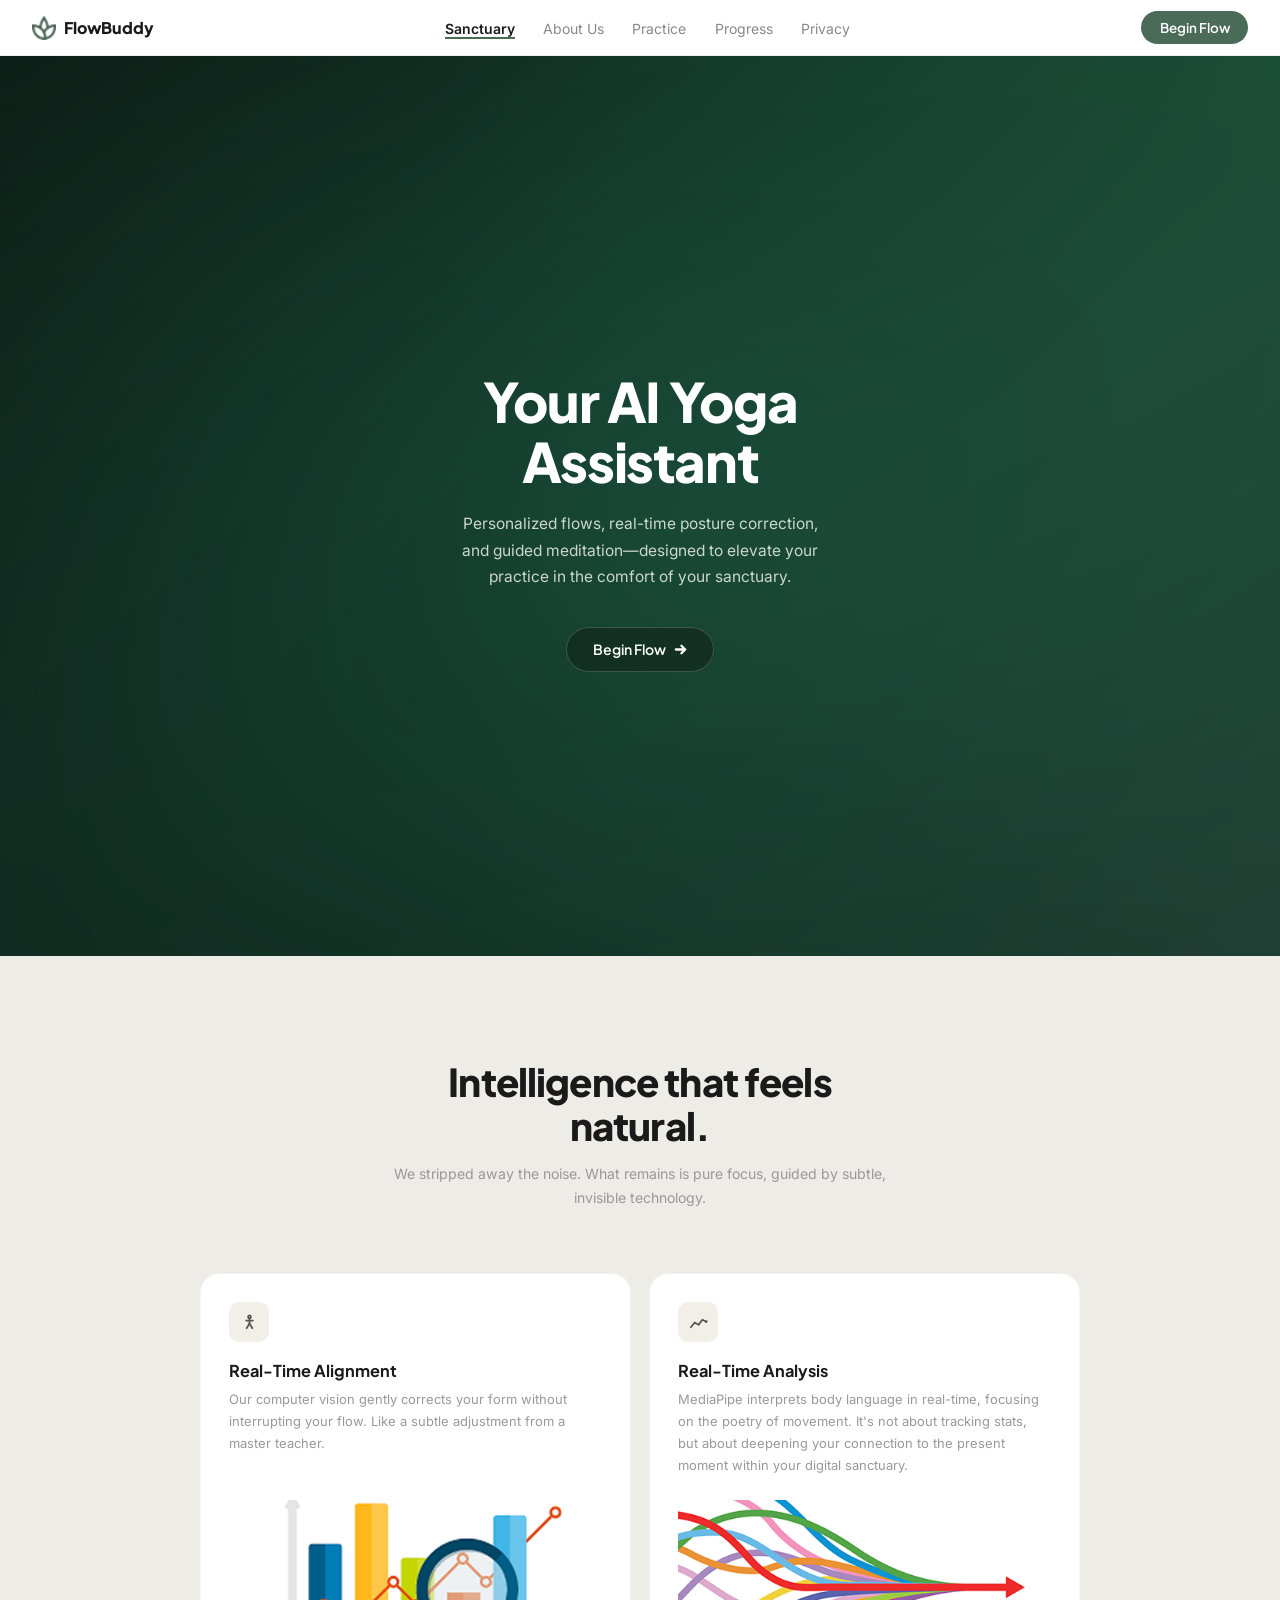
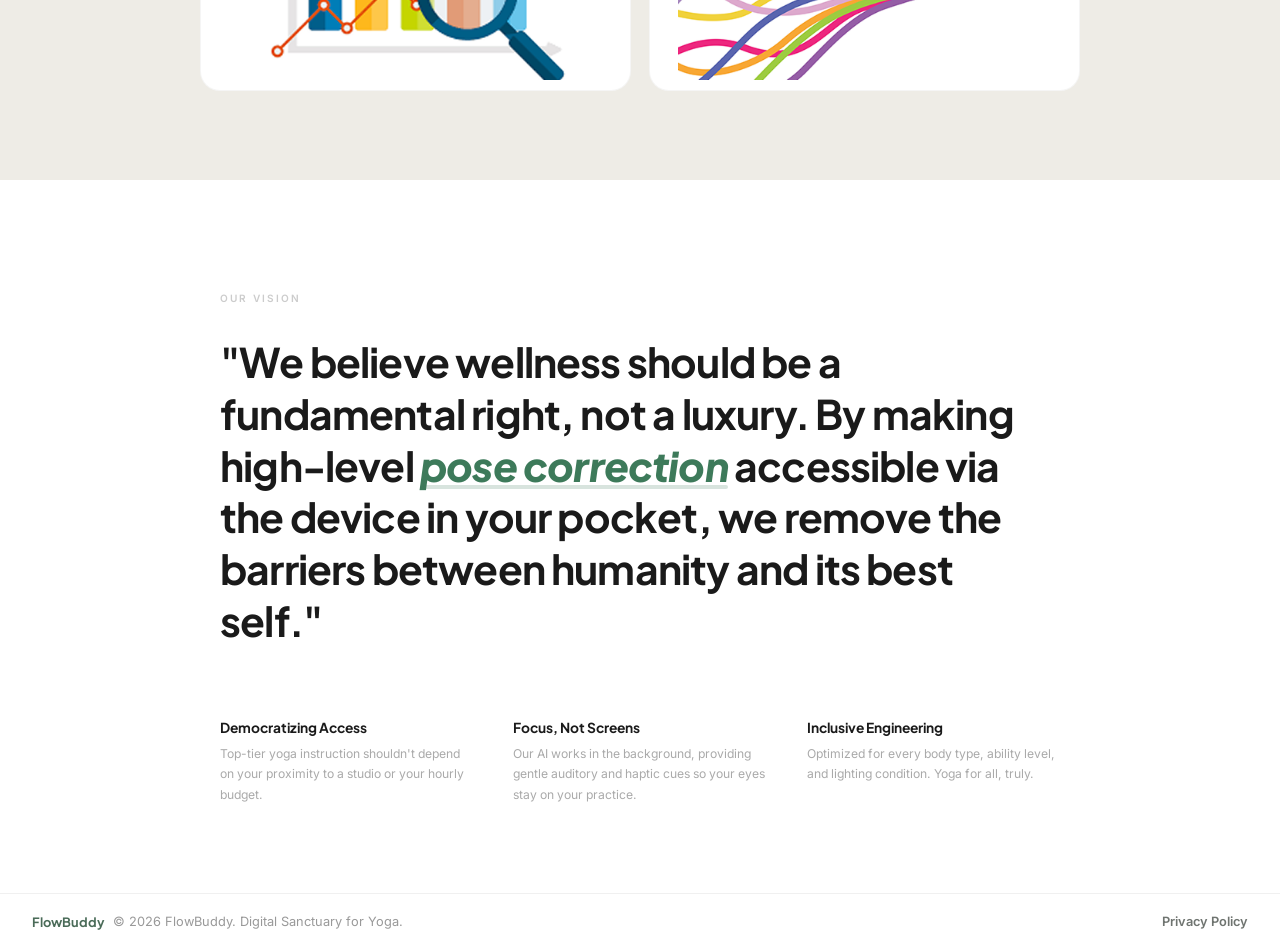
==== commit 1323b17e: "added animations" ====
--- a/index.html
+++ b/index.html
@@ -55,12 +55,12 @@
   <section class="hero">
     <div class="hero-bg"></div>
 
-    <div class="hero-content animate-on-scroll">
-      <h1 class="animate-on-scroll animate-delay-1">Your AI Yoga Assistant</h1>
-      <p class="animate-on-scroll animate-delay-2">Personalized flows, real-time posture correction, and guided
+    <div class="hero-content">
+      <h1>Your AI Yoga Assistant</h1>
+      <p>Personalized flows, real-time posture correction, and guided
         meditation—designed to elevate your practice in
         the comfort of your sanctuary.</p>
-      <a class="btn-hero animate-on-scroll animate-delay-3" href="practice/practice.html">
+      <a class="btn-hero" href="practice/practice.html">
         Begin Flow
           <svg viewBox="0 0 14 14" aria-hidden="true">
             <path d="M2 7h10M8 3l4 4-4 4" />
@@ -70,16 +70,16 @@
   </section>
 
   <!-- ── FEATURES ── -->
-  <section class="features" id="features">
-    <div class="features-header animate-on-scroll">
+  <section class="features animate-on-scroll" id="features">
+    <div class="features-header animate-on-scroll animate-delay-1">
       <h2>Intelligence that feels natural.</h2>
       <p>We stripped away the noise. What remains is pure focus, guided by subtle, invisible technology.</p>
     </div>
 
-    <div class="features-grid">
+    <div class="features-grid animate-on-scroll animate-delay-2">
 
       <!-- Card 1 -->
-      <div class="feature-card animate-on-scroll animate-delay-1">
+      <div class="feature-card animate-on-scroll animate-delay-3 hover-lift">
         <div class="feature-icon">
           <svg viewBox="0 0 20 20" aria-hidden="true">
             <circle cx="10" cy="4" r="1.5" />
@@ -99,7 +99,7 @@
       </div>
 
       <!-- Card 2 -->
-      <div class="feature-card animate-on-scroll animate-delay-2">
+      <div class="feature-card animate-on-scroll animate-delay-4 hover-lift">
         <div class="feature-icon">
           <svg viewBox="0 0 20 20" aria-hidden="true">
             <polyline points="2,15 6,10 10,12.5 14,7 18,9" />
@@ -119,24 +119,24 @@
   </section>
 
   <!-- ── VISION ── -->
-  <section class="vision" id="about">
-    <div class="vision-inner">
-      <p class="vision-label animate-on-scroll">Our Vision</p>
-      <p class="vision-quote animate-on-scroll animate-delay-1">
+  <section class="vision animate-on-scroll" id="about">
+    <div class="vision-inner animate-on-scroll animate-delay-1">
+      <p class="vision-label animate-on-scroll animate-delay-2">Our Vision</p>
+      <p class="vision-quote animate-on-scroll animate-delay-3">
         "We believe wellness should be a fundamental right, not a luxury. By making high-level <em>pose correction</em>
         accessible via the device in your pocket, we remove the barriers between humanity and its best self."
       </p>
-      <div class="pillars">
-        <div class="pillar animate-on-scroll animate-delay-1">
+      <div class="pillars animate-on-scroll animate-delay-4">
+        <div class="pillar animate-on-scroll animate-delay-5 hover-lift">
           <h4>Democratizing Access</h4>
           <p>Top-tier yoga instruction shouldn't depend on your proximity to a studio or your hourly budget.</p>
         </div>
-        <div class="pillar animate-on-scroll animate-delay-2">
+        <div class="pillar animate-on-scroll animate-delay-6 hover-lift">
           <h4>Focus, Not Screens</h4>
           <p>Our AI works in the background, providing gentle auditory and haptic cues so your eyes stay on your
             practice.</p>
         </div>
-        <div class="pillar animate-on-scroll animate-delay-3">
+        <div class="pillar animate-on-scroll animate-delay-7 hover-lift">
           <h4>Inclusive Engineering</h4>
           <p>Optimized for every body type, ability level, and lighting condition. Yoga for all, truly.</p>
         </div>
--- a/assets/css/shared.css
+++ b/assets/css/shared.css
@@ -240,15 +240,168 @@
 /* ── Animations ── */
 .animate-on-scroll {
   opacity: 0;
-  transform: translateY(20px);
-  transition: opacity 0.8s cubic-bezier(0.25, 0.8, 0.25, 1), transform 0.8s cubic-bezier(0.25, 0.8, 0.25, 1);
+  transform: translateY(30px) scale(0.98);
+  filter: blur(2px);
+  transition: opacity 0.9s cubic-bezier(0.25, 0.8, 0.25, 1),
+              transform 0.9s cubic-bezier(0.25, 0.8, 0.25, 1),
+              filter 0.9s cubic-bezier(0.25, 0.8, 0.25, 1);
+  will-change: transform, opacity, filter;
 }
 
 .animate-on-scroll.animated {
   opacity: 1;
+  transform: translateY(0) scale(1);
+  filter: blur(0);
+}
+
+/* Directional variants */
+.animate-on-scroll.from-left {
+  transform: translateX(-40px) scale(0.98);
+}
+
+.animate-on-scroll.from-left.animated {
+  transform: translateX(0) scale(1);
+}
+
+.animate-on-scroll.from-right {
+  transform: translateX(40px) scale(0.98);
+}
+
+.animate-on-scroll.from-right.animated {
+  transform: translateX(0) scale(1);
+}
+
+.animate-on-scroll.scale-in {
+  transform: scale(0.9);
+}
+
+.animate-on-scroll.scale-in.animated {
+  transform: scale(1);
+}
+
+/* Stagger delays */
+.animate-delay-1 { transition-delay: 0.08s; }
+.animate-delay-2 { transition-delay: 0.16s; }
+.animate-delay-3 { transition-delay: 0.24s; }
+.animate-delay-4 { transition-delay: 0.32s; }
+.animate-delay-5 { transition-delay: 0.4s; }
+.animate-delay-6 { transition-delay: 0.48s; }
+.animate-delay-7 { transition-delay: 0.56s; }
+
+/* Hover lift effect for cards */
+.hover-lift {
+  transition: transform 0.4s cubic-bezier(0.25, 0.8, 0.25, 1),
+              box-shadow 0.4s cubic-bezier(0.25, 0.8, 0.25, 1);
+  will-change: transform, box-shadow;
+}
+
+.hover-lift:hover {
+  transform: translateY(-6px);
+  box-shadow: 0 20px 40px rgba(0, 0, 0, 0.1);
+}
+
+/* Link underline animation */
+.nav-links a {
+  position: relative;
+  transition: color 0.3s ease;
+}
+
+.nav-links a::after {
+  content: '';
+  position: absolute;
+  bottom: -2px;
+  left: 0;
+  width: 0;
+  height: 2px;
+  background: #4a6b58;
+  transition: width 0.3s cubic-bezier(0.25, 0.8, 0.25, 1);
+}
+
+.nav-links a:hover::after,
+.nav-links a.active::after {
+  width: 100%;
+}
+
+.nav-links a.active {
+  border-bottom: none;
+  padding-bottom: 0;
+}
+
+/* Button glow pulse */
+@keyframes pulse-glow {
+  0%, 100% { box-shadow: 0 0 0 0 rgba(74, 107, 88, 0.4); }
+  50% { box-shadow: 0 0 0 8px rgba(74, 107, 88, 0); }
+}
+
+.btn-nav {
+  position: relative;
+  overflow: hidden;
+  transition: all 0.3s cubic-bezier(0.25, 0.8, 0.25, 1);
+}
+
+.btn-nav::before {
+  content: '';
+  position: absolute;
+  top: 50%;
+  left: 50%;
+  width: 0;
+  height: 0;
+  background: rgba(255, 255, 255, 0.15);
+  border-radius: 50%;
+  transform: translate(-50%, -50%);
+  transition: width 0.4s ease, height 0.4s ease;
+}
+
+.btn-nav:hover::before {
+  width: 200%;
+  height: 200%;
+}
+
+.btn-nav:hover {
+  transform: translateY(-2px);
+  box-shadow: 0 6px 20px rgba(74, 107, 88, 0.3);
+}
+
+.btn-nav:active {
   transform: translateY(0);
 }
 
-.animate-delay-1 { transition-delay: 0.1s; }
-.animate-delay-2 { transition-delay: 0.2s; }
-.animate-delay-3 { transition-delay: 0.3s; }
+/* Logo subtle pulse */
+@keyframes logo-pulse {
+  0%, 100% { transform: scale(1); }
+  50% { transform: scale(1.02); }
+}
+
+.nav-logo-img {
+  animation: logo-pulse 4s ease-in-out infinite;
+}
+
+/* Nav drawer slide animation enhancement */
+.nav-drawer a {
+  opacity: 0;
+  transform: translateX(-10px);
+  transition: opacity 0.3s ease, transform 0.3s ease, color 0.15s;
+}
+
+.nav-drawer.open a {
+  opacity: 1;
+  transform: translateX(0);
+}
+
+.nav-drawer.open a:nth-child(1) { transition-delay: 0.05s; }
+.nav-drawer.open a:nth-child(2) { transition-delay: 0.1s; }
+.nav-drawer.open a:nth-child(3) { transition-delay: 0.15s; }
+.nav-drawer.open a:nth-child(4) { transition-delay: 0.2s; }
+
+/* Floating animation for decorative elements */
+@keyframes float {
+  0%, 100% { transform: translateY(0) rotate(0deg); }
+  25% { transform: translateY(-8px) rotate(1deg); }
+  50% { transform: translateY(-4px) rotate(-1deg); }
+  75% { transform: translateY(-12px) rotate(0.5deg); }
+}
+
+@keyframes shimmer {
+  0% { background-position: -200% 0; }
+  100% { background-position: 200% 0; }
+}
--- a/assets/css/home.css
+++ b/assets/css/home.css
@@ -1,237 +1,354 @@
-*, *::before, *::after { box-sizing: border-box; margin: 0; padding: 0; }
-    html { scroll-behavior: smooth; }
-    body {
-      font-family: 'Inter', -apple-system, sans-serif;
-      background: #f0eee8;
-      color: #1a1a1a;
-      overflow-x: hidden;
-    }
-
-    /* ════════════════════ HERO ════════════════════ */
-    .hero {
-      position: relative;
-      min-height: 100vh;
-      display: flex;
-      align-items: center;
-      justify-content: center;
-      text-align: center;
-      padding: 8rem 2rem 6rem;
-      overflow: hidden;
-      background-color: #0b1a14;
-    }
-
-    .hero-bg {
-      position: absolute;
-      inset: -50%;
-      background: 
-        radial-gradient(circle at 50% 50%, rgba(38, 122, 90, 0.45) 0%, transparent 50%),
-        radial-gradient(circle at 80% 20%, rgba(68, 201, 138, 0.35) 0%, transparent 40%),
-        radial-gradient(circle at 20% 80%, rgba(22, 61, 46, 0.55) 0%, transparent 50%),
-        radial-gradient(circle at 80% 80%, rgba(144, 238, 208, 0.2) 0%, transparent 40%);
-      filter: blur(80px);
-      animation: aurora 20s linear infinite;
-      z-index: 1;
-    }
-
-    @keyframes aurora {
-      0% { transform: rotate(0deg) scale(1); }
-      50% { transform: rotate(180deg) scale(1.2); }
-      100% { transform: rotate(360deg) scale(1); }
-    }
-
-    .hero-content {
-      position: relative;
-      z-index: 2;
-      max-width: 560px;
-    }
-
-    .hero h1 {
-      font-family: 'Plus Jakarta Sans', sans-serif;
-      font-size: clamp(2.1rem, 5.5vw, 3.4rem);
-      font-weight: 800;
-      color: #fff;
-      line-height: 1.1;
-      letter-spacing: -0.025em;
-      margin-bottom: 1.2rem;
-    }
-
-    .hero p {
-      font-size: clamp(0.85rem, 2vw, 0.97rem);
-      color: rgba(255,255,255,0.78);
-      line-height: 1.72;
-      max-width: 360px;
-      margin: 0 auto 2.25rem;
-    }
-
-    .btn-hero {
-      display: inline-flex;
-      align-items: center;
-      gap: 0.5rem;
-      background: rgba(18,40,30,0.7);
-      border: 1px solid rgba(255,255,255,0.18);
-      color: #fff;
-      border-radius: 99px;
-      padding: 0.78rem 1.65rem;
-      font-family: 'Plus Jakarta Sans', sans-serif;
-      font-size: 0.88rem;
-      font-weight: 600;
-      cursor: pointer;
-      text-decoration: none;
-      backdrop-filter: blur(8px);
-      transition: background 0.2s, transform 0.15s;
-    }
-
-    .btn-hero:hover { background: rgba(12,30,22,0.85); transform: translateY(-1px); }
-    .btn-hero svg { width: 13px; height: 13px; stroke: #fff; fill: none; stroke-width: 2.5; stroke-linecap: round; stroke-linejoin: round; }
-
-    /* ════════════════════ FEATURES ════════════════════ */
-    .features {
-      background: #eeece6;
-      padding: 6.5rem 2rem 5.5rem;
-    }
-
-    .features-header {
-      text-align: center;
-      max-width: 500px;
-      margin: 0 auto 4rem;
-    }
-
-    .features-header h2 {
-      font-family: 'Plus Jakarta Sans', sans-serif;
-      font-size: clamp(1.7rem, 3.5vw, 2.4rem);
-      font-weight: 800;
-      color: #1a1a1a;
-      letter-spacing: -0.022em;
-      line-height: 1.15;
-      margin-bottom: 0.85rem;
-    }
-
-    .features-header p {
-      font-size: 0.88rem;
-      color: #999;
-      line-height: 1.68;
-    }
-
-    .features-grid {
-      display: grid;
-      grid-template-columns: 1fr 1fr;
-      gap: 1.15rem;
-      max-width: 880px;
-      margin: 0 auto;
-    }
-
-    .feature-card {
-      background: #fff;
-      border-radius: 20px;
-      padding: 1.75rem 1.75rem 0;
-      display: flex;
-      flex-direction: column;
-      min-height: 370px;
-      border: 1px solid rgba(0,0,0,0.04);
-      overflow: hidden;
-    }
-
-    .feature-icon {
-      width: 40px; height: 40px;
-      border-radius: 10px;
-      background: #f2efe8;
-      display: flex; align-items: center; justify-content: center;
-      margin-bottom: 1.1rem;
-      flex-shrink: 0;
-    }
-
-    .feature-icon svg {
-      width: 19px; height: 19px;
-      stroke: #555; fill: none;
-      stroke-width: 1.8; stroke-linecap: round; stroke-linejoin: round;
-    }
-
-    .feature-card h3 {
-      font-family: 'Plus Jakarta Sans', sans-serif;
-      font-size: 1.02rem;
-      font-weight: 700;
-      color: #1a1a1a;
-      margin-bottom: 0.55rem;
-    }
-
-    .feature-card p {
-      font-size: 0.81rem;
-      color: #999;
-      line-height: 1.68;
-      margin-bottom: 1.5rem;
-    }
-
-    .feature-visual {
-      flex: 1;
-      display: flex;
-      align-items: flex-end;
-      overflow: hidden;
-    }
-
-    /* ════════════════════ VISION ════════════════════ */
-    .vision {
-      background: #fff;
-      padding: 7rem 2rem 5.5rem;
-    }
-
-    .vision-inner {
-      max-width: 840px;
-      margin: 0 auto;
-    }
-
-    .vision-label {
-      font-size: 0.63rem;
-      font-weight: 600;
-      letter-spacing: 0.2em;
-      text-transform: uppercase;
-      color: #ccc;
-      margin-bottom: 2rem;
-    }
-
-    .vision-quote {
-      font-family: 'Plus Jakarta Sans', sans-serif;
-      font-size: clamp(1.5rem, 3.5vw, 2.55rem);
-      font-weight: 700;
-      color: #1a1a1a;
-      line-height: 1.27;
-      letter-spacing: -0.02em;
-      margin-bottom: 4.5rem;
-    }
-
-    .vision-quote em {
-      font-style: italic;
-      color: #3d7a5a;
-      font-weight: 800;
-    }
-
-    .pillars {
-      display: grid;
-      grid-template-columns: repeat(3, 1fr);
-      gap: 2.5rem;
-    }
-
-    .pillar h4 {
-      font-family: 'Plus Jakarta Sans', sans-serif;
-      font-size: 0.86rem;
-      font-weight: 700;
-      color: #1a1a1a;
-      margin-bottom: 0.5rem;
-    }
-
-    .pillar p {
-      font-size: 0.76rem;
-      color: #aaa;
-      line-height: 1.68;
-    }
-
-    /* ════════════════════ RESPONSIVE ════════════════════ */
-    @media (max-width: 700px) {
-      .hero { padding: 6.5rem 1.25rem 4rem; }
-      .features { padding: 4rem 1.25rem 3.5rem; }
-      .features-grid { grid-template-columns: 1fr; }
-      .feature-card { min-height: auto; }
-      .feature-visual { min-height: 180px; }
-
-      .vision { padding: 4.5rem 1.25rem 3.5rem; }
-      .pillars { grid-template-columns: 1fr; gap: 1.75rem; }
-    }+*, *::before, *::after { box-sizing: border-box; margin: 0; padding: 0; }
+    html { scroll-behavior: smooth; }
+    body {
+      font-family: 'Inter', -apple-system, sans-serif;
+      background: #f0eee8;
+      color: #1a1a1a;
+      overflow-x: hidden;
+    }
+
+    /* ════════════════════ HERO ════════════════════ */
+    .hero {
+      position: relative;
+      min-height: 100vh;
+      display: flex;
+      align-items: center;
+      justify-content: center;
+      text-align: center;
+      padding: 8rem 2rem 6rem;
+      overflow: hidden;
+      background-color: #0b1a14;
+    }
+
+    .hero-bg {
+      position: absolute;
+      inset: -50%;
+      background: 
+        radial-gradient(circle at 50% 50%, rgba(38, 122, 90, 0.45) 0%, transparent 50%),
+        radial-gradient(circle at 80% 20%, rgba(68, 201, 138, 0.35) 0%, transparent 40%),
+        radial-gradient(circle at 20% 80%, rgba(22, 61, 46, 0.55) 0%, transparent 50%),
+        radial-gradient(circle at 80% 80%, rgba(144, 238, 208, 0.2) 0%, transparent 40%);
+      filter: blur(80px);
+      animation: aurora 20s linear infinite;
+      z-index: 1;
+    }
+
+    @keyframes aurora {
+      0% { transform: rotate(0deg) scale(1) translateX(0); }
+      25% { transform: rotate(90deg) scale(1.1) translateX(5%); }
+      50% { transform: rotate(180deg) scale(1.2) translateX(0); }
+      75% { transform: rotate(270deg) scale(1.1) translateX(-5%); }
+      100% { transform: rotate(360deg) scale(1) translateX(0); }
+    }
+
+    /* Hero content floating animation */
+    @keyframes hero-float {
+      0%, 100% { transform: translateY(0); }
+      50% { transform: translateY(-8px); }
+    }
+
+    .hero-content {
+      animation: hero-float 6s ease-in-out infinite;
+    }
+
+    .hero-content {
+      position: relative;
+      z-index: 2;
+      max-width: 560px;
+    }
+
+    .hero h1 {
+      font-family: 'Plus Jakarta Sans', sans-serif;
+      font-size: clamp(2.1rem, 5.5vw, 3.4rem);
+      font-weight: 800;
+      color: #fff;
+      line-height: 1.1;
+      letter-spacing: -0.025em;
+      margin-bottom: 1.2rem;
+    }
+
+    .hero p {
+      font-size: clamp(0.85rem, 2vw, 0.97rem);
+      color: rgba(255,255,255,0.78);
+      line-height: 1.72;
+      max-width: 360px;
+      margin: 0 auto 2.25rem;
+    }
+
+    .btn-hero {
+      display: inline-flex;
+      align-items: center;
+      gap: 0.5rem;
+      background: rgba(18,40,30,0.7);
+      border: 1px solid rgba(255,255,255,0.18);
+      color: #fff;
+      border-radius: 99px;
+      padding: 0.78rem 1.65rem;
+      font-family: 'Plus Jakarta Sans', sans-serif;
+      font-size: 0.88rem;
+      font-weight: 600;
+      cursor: pointer;
+      text-decoration: none;
+      backdrop-filter: blur(8px);
+      transition: all 0.4s cubic-bezier(0.25, 0.8, 0.25, 1);
+      position: relative;
+      overflow: hidden;
+    }
+
+    .btn-hero::before {
+      content: '';
+      position: absolute;
+      top: 0;
+      left: -100%;
+      width: 100%;
+      height: 100%;
+      background: linear-gradient(90deg, transparent, rgba(255,255,255,0.2), transparent);
+      transition: left 0.5s ease;
+    }
+
+    .btn-hero:hover::before {
+      left: 100%;
+    }
+
+    .btn-hero:hover {
+      background: rgba(12,30,22,0.9);
+      transform: translateY(-3px);
+      box-shadow: 0 12px 30px rgba(0, 0, 0, 0.25);
+      border-color: rgba(255,255,255,0.35);
+    }
+
+    .btn-hero:active {
+      transform: translateY(-1px);
+    }
+
+    .btn-hero svg {
+      width: 13px;
+      height: 13px;
+      stroke: #fff;
+      fill: none;
+      stroke-width: 2.5;
+      stroke-linecap: round;
+      stroke-linejoin: round;
+      transition: transform 0.3s ease;
+    }
+
+    .btn-hero:hover svg {
+      transform: translateX(3px);
+    }
+
+    /* ════════════════════ FEATURES ════════════════════ */
+    .features {
+      background: #eeece6;
+      padding: 6.5rem 2rem 5.5rem;
+    }
+
+    .features-header {
+      text-align: center;
+      max-width: 500px;
+      margin: 0 auto 4rem;
+    }
+
+    .features-header h2 {
+      font-family: 'Plus Jakarta Sans', sans-serif;
+      font-size: clamp(1.7rem, 3.5vw, 2.4rem);
+      font-weight: 800;
+      color: #1a1a1a;
+      letter-spacing: -0.022em;
+      line-height: 1.15;
+      margin-bottom: 0.85rem;
+    }
+
+    .features-header p {
+      font-size: 0.88rem;
+      color: #999;
+      line-height: 1.68;
+    }
+
+    .features-grid {
+      display: grid;
+      grid-template-columns: 1fr 1fr;
+      gap: 1.15rem;
+      max-width: 880px;
+      margin: 0 auto;
+    }
+
+    .feature-card {
+      background: #fff;
+      border-radius: 20px;
+      padding: 1.75rem 1.75rem 0;
+      display: flex;
+      flex-direction: column;
+      min-height: 370px;
+      border: 1px solid rgba(0,0,0,0.04);
+      overflow: hidden;
+      transition: transform 0.5s cubic-bezier(0.25, 0.8, 0.25, 1),
+                  box-shadow 0.5s cubic-bezier(0.25, 0.8, 0.25, 1);
+    }
+
+    .feature-card:hover {
+      transform: translateY(-8px);
+      box-shadow: 0 25px 50px rgba(0, 0, 0, 0.1);
+    }
+
+    .feature-icon {
+      width: 40px; height: 40px;
+      border-radius: 10px;
+      background: #f2efe8;
+      display: flex; align-items: center; justify-content: center;
+      margin-bottom: 1.1rem;
+      flex-shrink: 0;
+      transition: all 0.4s cubic-bezier(0.25, 0.8, 0.25, 1);
+    }
+
+    .feature-card:hover .feature-icon {
+      background: #4a6b58;
+      transform: scale(1.1) rotate(5deg);
+    }
+
+    .feature-icon svg {
+      width: 19px; height: 19px;
+      stroke: #555; fill: none;
+      stroke-width: 1.8; stroke-linecap: round; stroke-linejoin: round;
+      transition: stroke 0.3s ease;
+    }
+
+    .feature-card:hover .feature-icon svg {
+      stroke: #fff;
+    }
+
+    .feature-card h3 {
+      font-family: 'Plus Jakarta Sans', sans-serif;
+      font-size: 1.02rem;
+      font-weight: 700;
+      color: #1a1a1a;
+      margin-bottom: 0.55rem;
+    }
+
+    .feature-card p {
+      font-size: 0.81rem;
+      color: #999;
+      line-height: 1.68;
+      margin-bottom: 1.5rem;
+    }
+
+    .feature-visual {
+      flex: 1;
+      display: flex;
+      align-items: flex-end;
+      overflow: hidden;
+      border-radius: 0 0 4px 4px;
+    }
+
+    .feature-visual img {
+      transition: transform 0.6s cubic-bezier(0.25, 0.8, 0.25, 1);
+    }
+
+    .feature-card:hover .feature-visual img {
+      transform: scale(1.05);
+    }
+
+    /* ════════════════════ VISION ════════════════════ */
+    .vision {
+      background: #fff;
+      padding: 7rem 2rem 5.5rem;
+    }
+
+    .vision-inner {
+      max-width: 840px;
+      margin: 0 auto;
+    }
+
+    .vision-label {
+      font-size: 0.63rem;
+      font-weight: 600;
+      letter-spacing: 0.2em;
+      text-transform: uppercase;
+      color: #ccc;
+      margin-bottom: 2rem;
+    }
+
+    .vision-quote {
+      font-family: 'Plus Jakarta Sans', sans-serif;
+      font-size: clamp(1.5rem, 3.5vw, 2.55rem);
+      font-weight: 700;
+      color: #1a1a1a;
+      line-height: 1.27;
+      letter-spacing: -0.02em;
+      margin-bottom: 4.5rem;
+    }
+
+    .vision-quote em {
+      font-style: italic;
+      color: #3d7a5a;
+      font-weight: 800;
+      position: relative;
+      display: inline-block;
+    }
+
+    .vision-quote em::after {
+      content: '';
+      position: absolute;
+      bottom: 2px;
+      left: 0;
+      width: 100%;
+      height: 4px;
+      background: rgba(61, 122, 90, 0.2);
+      border-radius: 2px;
+      transform: scaleX(0);
+      transform-origin: left;
+      transition: transform 0.6s cubic-bezier(0.25, 0.8, 0.25, 1);
+    }
+
+    .animate-on-scroll.animated .vision-quote em::after {
+      transform: scaleX(1);
+    }
+
+    .pillars {
+      display: grid;
+      grid-template-columns: repeat(3, 1fr);
+      gap: 2.5rem;
+    }
+
+    .pillar h4 {
+      font-family: 'Plus Jakarta Sans', sans-serif;
+      font-size: 0.86rem;
+      font-weight: 700;
+      color: #1a1a1a;
+      margin-bottom: 0.5rem;
+      transition: color 0.3s ease;
+    }
+
+    .pillar {
+      transition: transform 0.4s cubic-bezier(0.25, 0.8, 0.25, 1);
+    }
+
+    .pillar:hover {
+      transform: translateY(-4px);
+    }
+
+    .pillar:hover h4 {
+      color: #4a6b58;
+    }
+
+    .pillar p {
+      font-size: 0.76rem;
+      color: #aaa;
+      line-height: 1.68;
+      transition: color 0.3s ease;
+    }
+
+    .pillar:hover p {
+      color: #777;
+    }
+
+    /* ════════════════════ RESPONSIVE ════════════════════ */
+    @media (max-width: 700px) {
+      .hero { padding: 6.5rem 1.25rem 4rem; }
+      .features { padding: 4rem 1.25rem 3.5rem; }
+      .features-grid { grid-template-columns: 1fr; }
+      .feature-card { min-height: auto; }
+      .feature-visual { min-height: 180px; }
+
+      .vision { padding: 4.5rem 1.25rem 3.5rem; }
+      .pillars { grid-template-columns: 1fr; gap: 1.75rem; }
+    }
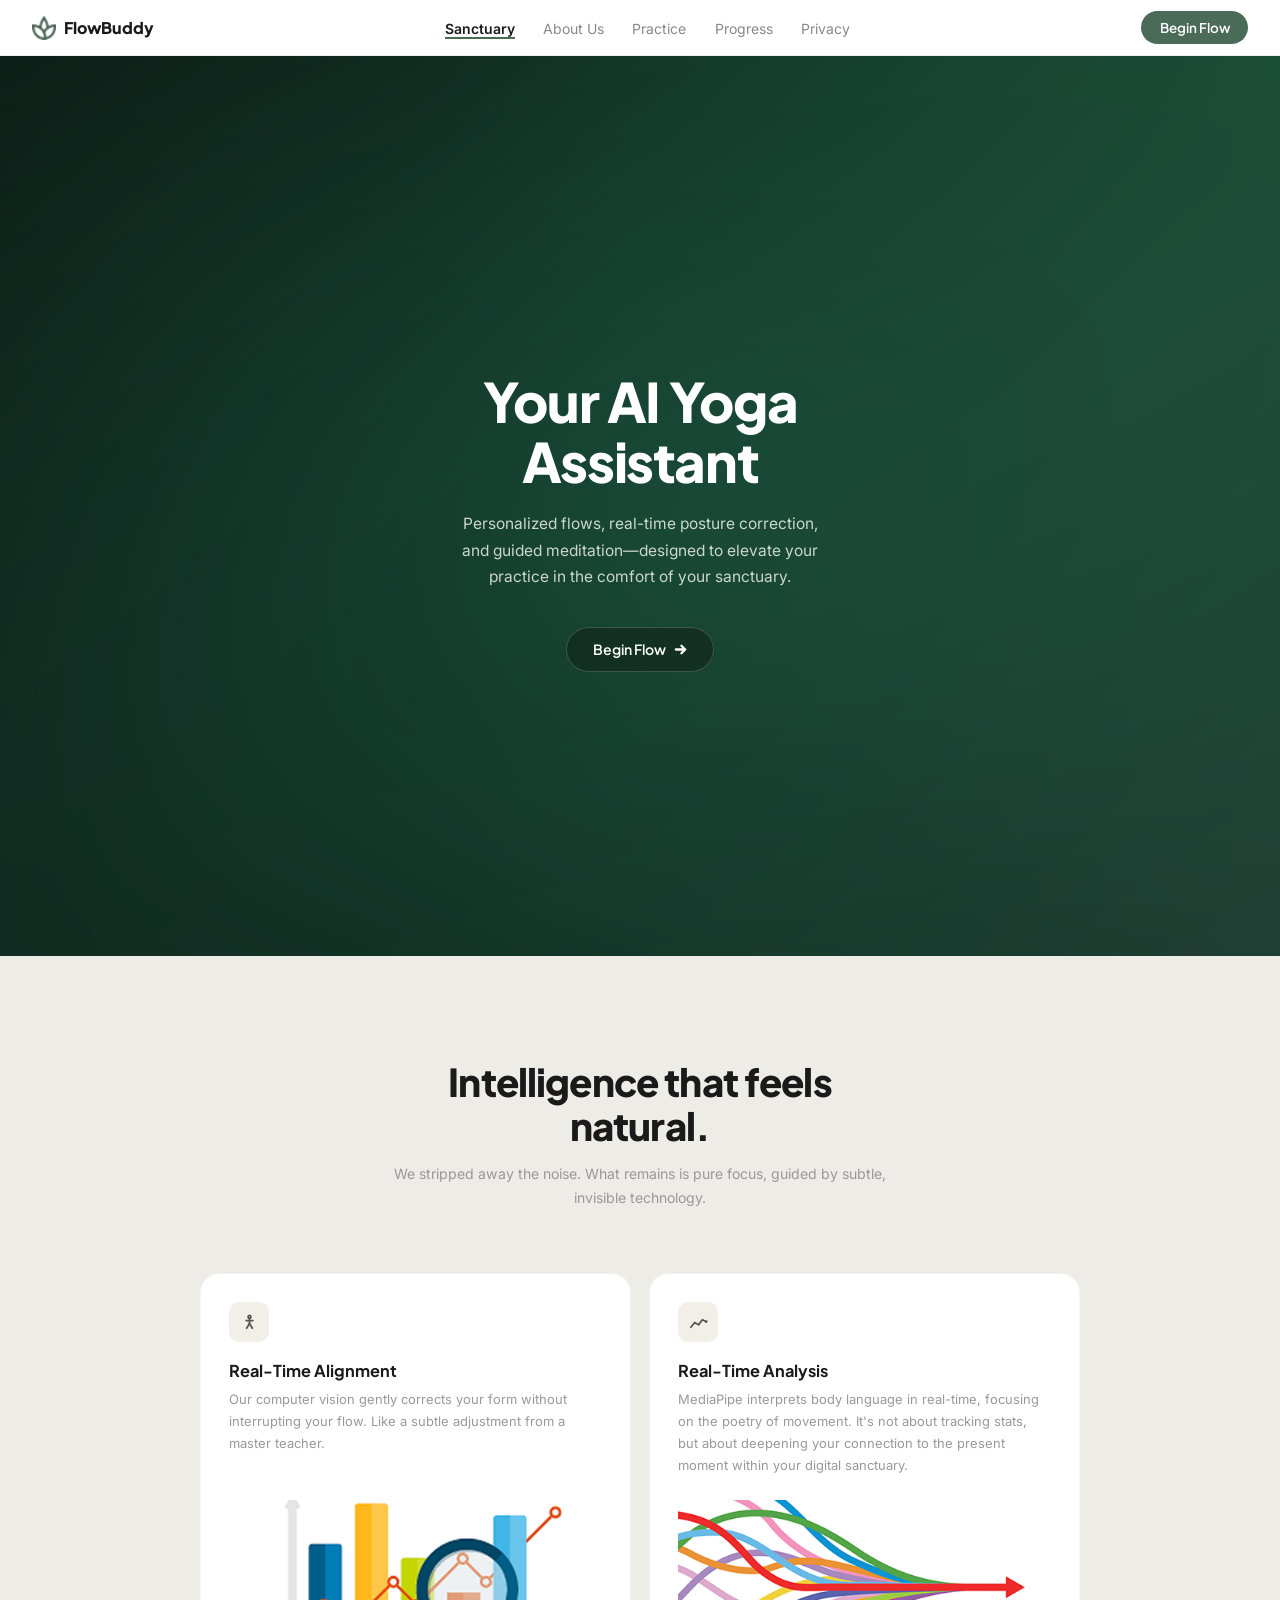
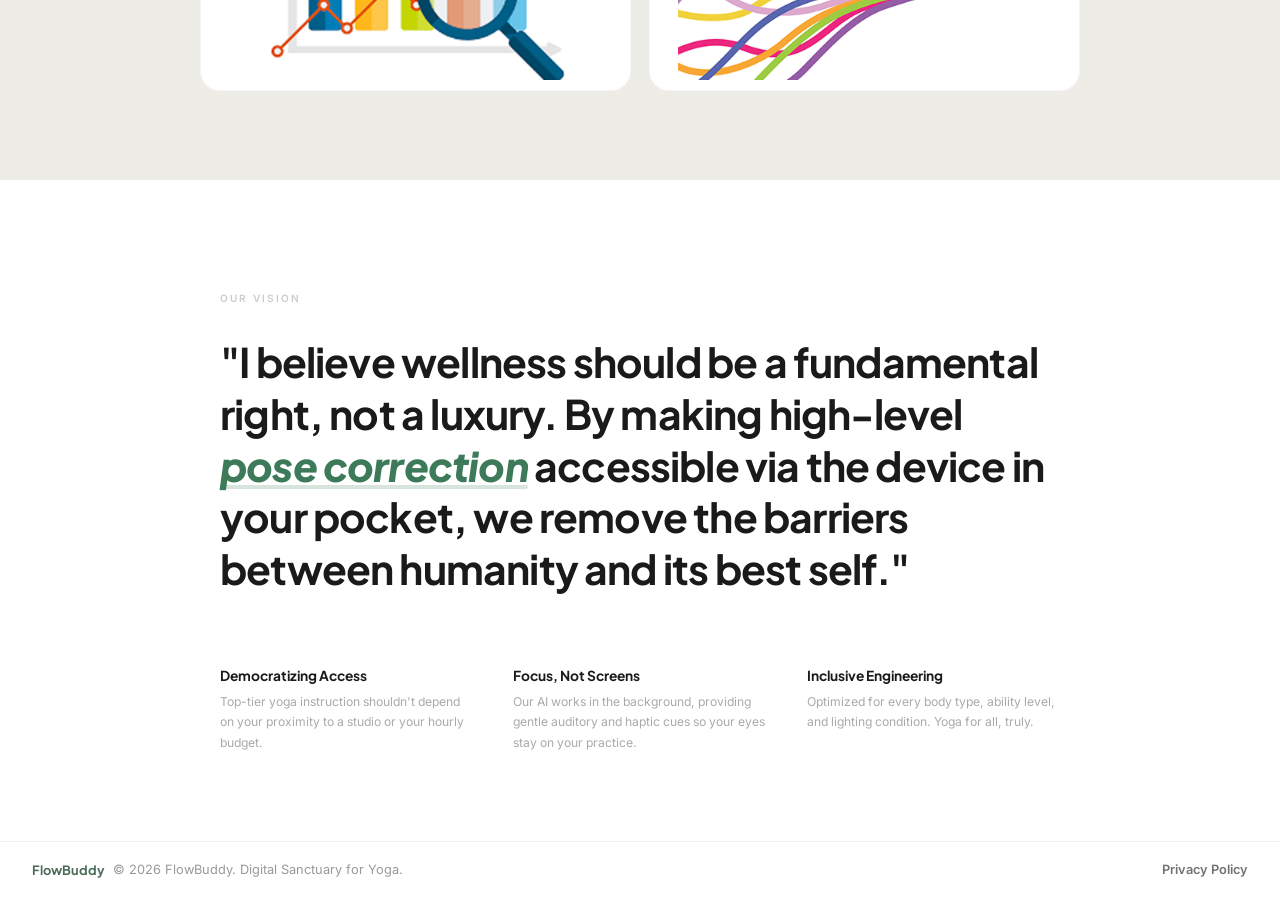
==== commit 11ca1865: "modified vision" ====
--- a/index.html
+++ b/index.html
@@ -4,10 +4,13 @@
 <head>
   <meta charset="UTF-8" />
   <meta name="viewport" content="width=device-width, initial-scale=1.0" />
-  <meta name="description" content="FlowBuddy is your personal AI yoga assistant. Experience real-time posture correction, personalized flows, and guided meditation in your digital sanctuary." />
-  <meta name="keywords" content="AI yoga, yoga assistant, posture correction, personalized yoga flows, home yoga practice, MediaPipe yoga" />
+  <meta name="description"
+    content="FlowBuddy is your personal AI yoga assistant. Experience real-time posture correction, personalized flows, and guided meditation in your digital sanctuary." />
+  <meta name="keywords"
+    content="AI yoga, yoga assistant, posture correction, personalized yoga flows, home yoga practice, MediaPipe yoga" />
   <meta property="og:title" content="FlowBuddy — Your AI Yoga Assistant" />
-  <meta property="og:description" content="FlowBuddy is your personal AI yoga assistant. Experience real-time posture correction, personalized flows, and guided meditation in your digital sanctuary." />
+  <meta property="og:description"
+    content="FlowBuddy is your personal AI yoga assistant. Experience real-time posture correction, personalized flows, and guided meditation in your digital sanctuary." />
   <meta property="og:type" content="website" />
   <link rel="icon" type="image/png" href="assets/images/logo.png" />
   <title>FlowBuddy — Your AI Yoga Assistant</title>
@@ -51,98 +54,101 @@
   </div>
 
   <main>
-  <!-- ── HERO ── -->
-  <section class="hero">
-    <div class="hero-bg"></div>
+    <!-- ── HERO ── -->
+    <section class="hero">
+      <div class="hero-bg"></div>
 
-    <div class="hero-content">
-      <h1>Your AI Yoga Assistant</h1>
-      <p>Personalized flows, real-time posture correction, and guided
-        meditation—designed to elevate your practice in
-        the comfort of your sanctuary.</p>
-      <a class="btn-hero" href="practice/practice.html">
-        Begin Flow
+      <div class="hero-content">
+        <h1>Your AI Yoga Assistant</h1>
+        <p>Personalized flows, real-time posture correction, and guided
+          meditation—designed to elevate your practice in
+          the comfort of your sanctuary.</p>
+        <a class="btn-hero" href="practice/practice.html">
+          Begin Flow
           <svg viewBox="0 0 14 14" aria-hidden="true">
             <path d="M2 7h10M8 3l4 4-4 4" />
           </svg>
-      </a>
-    </div>
-  </section>
+        </a>
+      </div>
+    </section>
 
-  <!-- ── FEATURES ── -->
-  <section class="features animate-on-scroll" id="features">
-    <div class="features-header animate-on-scroll animate-delay-1">
-      <h2>Intelligence that feels natural.</h2>
-      <p>We stripped away the noise. What remains is pure focus, guided by subtle, invisible technology.</p>
-    </div>
+    <!-- ── FEATURES ── -->
+    <section class="features animate-on-scroll" id="features">
+      <div class="features-header animate-on-scroll animate-delay-1">
+        <h2>Intelligence that feels natural.</h2>
+        <p>We stripped away the noise. What remains is pure focus, guided by subtle, invisible technology.</p>
+      </div>
 
-    <div class="features-grid animate-on-scroll animate-delay-2">
+      <div class="features-grid animate-on-scroll animate-delay-2">
 
-      <!-- Card 1 -->
-      <div class="feature-card animate-on-scroll animate-delay-3 hover-lift">
-        <div class="feature-icon">
-          <svg viewBox="0 0 20 20" aria-hidden="true">
-            <circle cx="10" cy="4" r="1.5" />
-            <line x1="10" y1="5.5" x2="10" y2="11" />
-            <line x1="6.5" y1="8" x2="13.5" y2="8" />
-            <line x1="10" y1="11" x2="7" y2="16" />
-            <line x1="10" y1="11" x2="13" y2="16" />
-          </svg>
+        <!-- Card 1 -->
+        <div class="feature-card animate-on-scroll animate-delay-3 hover-lift">
+          <div class="feature-icon">
+            <svg viewBox="0 0 20 20" aria-hidden="true">
+              <circle cx="10" cy="4" r="1.5" />
+              <line x1="10" y1="5.5" x2="10" y2="11" />
+              <line x1="6.5" y1="8" x2="13.5" y2="8" />
+              <line x1="10" y1="11" x2="7" y2="16" />
+              <line x1="10" y1="11" x2="13" y2="16" />
+            </svg>
+          </div>
+          <h3>Real-Time Alignment</h3>
+          <p>Our computer vision gently corrects your form without interrupting your flow. Like a subtle adjustment from
+            a
+            master teacher.</p>
+          <div class="feature-visual">
+            <img src="assets/images/alignment.png" alt="Real-Time Alignment" loading="lazy"
+              style="width:100%;height:180px;object-fit:cover;border-radius:0 0 4px 4px;display:block; margin-bottom: 10px; " />
+          </div>
         </div>
-        <h3>Real-Time Alignment</h3>
-        <p>Our computer vision gently corrects your form without interrupting your flow. Like a subtle adjustment from a
-          master teacher.</p>
-        <div class="feature-visual">
-          <img src="assets/images/alignment.png" alt="Real-Time Alignment" loading="lazy"
-            style="width:100%;height:180px;object-fit:cover;border-radius:0 0 4px 4px;display:block; margin-bottom: 10px; " />
+
+        <!-- Card 2 -->
+        <div class="feature-card animate-on-scroll animate-delay-4 hover-lift">
+          <div class="feature-icon">
+            <svg viewBox="0 0 20 20" aria-hidden="true">
+              <polyline points="2,15 6,10 10,12.5 14,7 18,9" />
+              <circle cx="18" cy="9" r="1.5" fill="#555" stroke="none" />
+            </svg>
+          </div>
+          <h3>Real-Time Analysis</h3>
+          <p>MediaPipe interprets body language in real-time, focusing on the poetry of movement. It's not about
+            tracking
+            stats, but about deepening your connection to the present moment within your digital sanctuary.</p>
+          <div class="feature-visual">
+            <img src="assets/images/analysis.png" alt="Real-Time Analysis" loading="lazy"
+              style="width:100%;height:180px;object-fit:cover;border-radius:0 0 4px 4px;display:block; margin-bottom: 10px;" />
+          </div>
+        </div>
+
+      </div>
+    </section>
+
+    <!-- ── VISION ── -->
+    <section class="vision animate-on-scroll" id="about">
+      <div class="vision-inner animate-on-scroll animate-delay-1">
+        <p class="vision-label animate-on-scroll animate-delay-2">Our Vision</p>
+        <p class="vision-quote animate-on-scroll animate-delay-3">
+          "I believe wellness should be a fundamental right, not a luxury. By making high-level <em>pose
+            correction</em>
+          accessible via the device in your pocket, we remove the barriers between humanity and its best self."
+        </p>
+        <div class="pillars animate-on-scroll animate-delay-4">
+          <div class="pillar animate-on-scroll animate-delay-5 hover-lift">
+            <h4>Democratizing Access</h4>
+            <p>Top-tier yoga instruction shouldn't depend on your proximity to a studio or your hourly budget.</p>
+          </div>
+          <div class="pillar animate-on-scroll animate-delay-6 hover-lift">
+            <h4>Focus, Not Screens</h4>
+            <p>Our AI works in the background, providing gentle auditory and haptic cues so your eyes stay on your
+              practice.</p>
+          </div>
+          <div class="pillar animate-on-scroll animate-delay-7 hover-lift">
+            <h4>Inclusive Engineering</h4>
+            <p>Optimized for every body type, ability level, and lighting condition. Yoga for all, truly.</p>
+          </div>
         </div>
       </div>
-
-      <!-- Card 2 -->
-      <div class="feature-card animate-on-scroll animate-delay-4 hover-lift">
-        <div class="feature-icon">
-          <svg viewBox="0 0 20 20" aria-hidden="true">
-            <polyline points="2,15 6,10 10,12.5 14,7 18,9" />
-            <circle cx="18" cy="9" r="1.5" fill="#555" stroke="none" />
-          </svg>
-        </div>
-        <h3>Real-Time Analysis</h3>
-        <p>MediaPipe interprets body language in real-time, focusing on the poetry of movement. It's not about tracking
-          stats, but about deepening your connection to the present moment within your digital sanctuary.</p>
-        <div class="feature-visual">
-          <img src="assets/images/analysis.png" alt="Real-Time Analysis" loading="lazy"
-            style="width:100%;height:180px;object-fit:cover;border-radius:0 0 4px 4px;display:block; margin-bottom: 10px;" />
-        </div>
-      </div>
-
-    </div>
-  </section>
-
-  <!-- ── VISION ── -->
-  <section class="vision animate-on-scroll" id="about">
-    <div class="vision-inner animate-on-scroll animate-delay-1">
-      <p class="vision-label animate-on-scroll animate-delay-2">Our Vision</p>
-      <p class="vision-quote animate-on-scroll animate-delay-3">
-        "We believe wellness should be a fundamental right, not a luxury. By making high-level <em>pose correction</em>
-        accessible via the device in your pocket, we remove the barriers between humanity and its best self."
-      </p>
-      <div class="pillars animate-on-scroll animate-delay-4">
-        <div class="pillar animate-on-scroll animate-delay-5 hover-lift">
-          <h4>Democratizing Access</h4>
-          <p>Top-tier yoga instruction shouldn't depend on your proximity to a studio or your hourly budget.</p>
-        </div>
-        <div class="pillar animate-on-scroll animate-delay-6 hover-lift">
-          <h4>Focus, Not Screens</h4>
-          <p>Our AI works in the background, providing gentle auditory and haptic cues so your eyes stay on your
-            practice.</p>
-        </div>
-        <div class="pillar animate-on-scroll animate-delay-7 hover-lift">
-          <h4>Inclusive Engineering</h4>
-          <p>Optimized for every body type, ability level, and lighting condition. Yoga for all, truly.</p>
-        </div>
-      </div>
-    </div>
-  </section>
+    </section>
 
   </main>
 
@@ -156,4 +162,4 @@
   <script src="assets/js/nav.js"></script>
 </body>
 
-</html>
+</html>
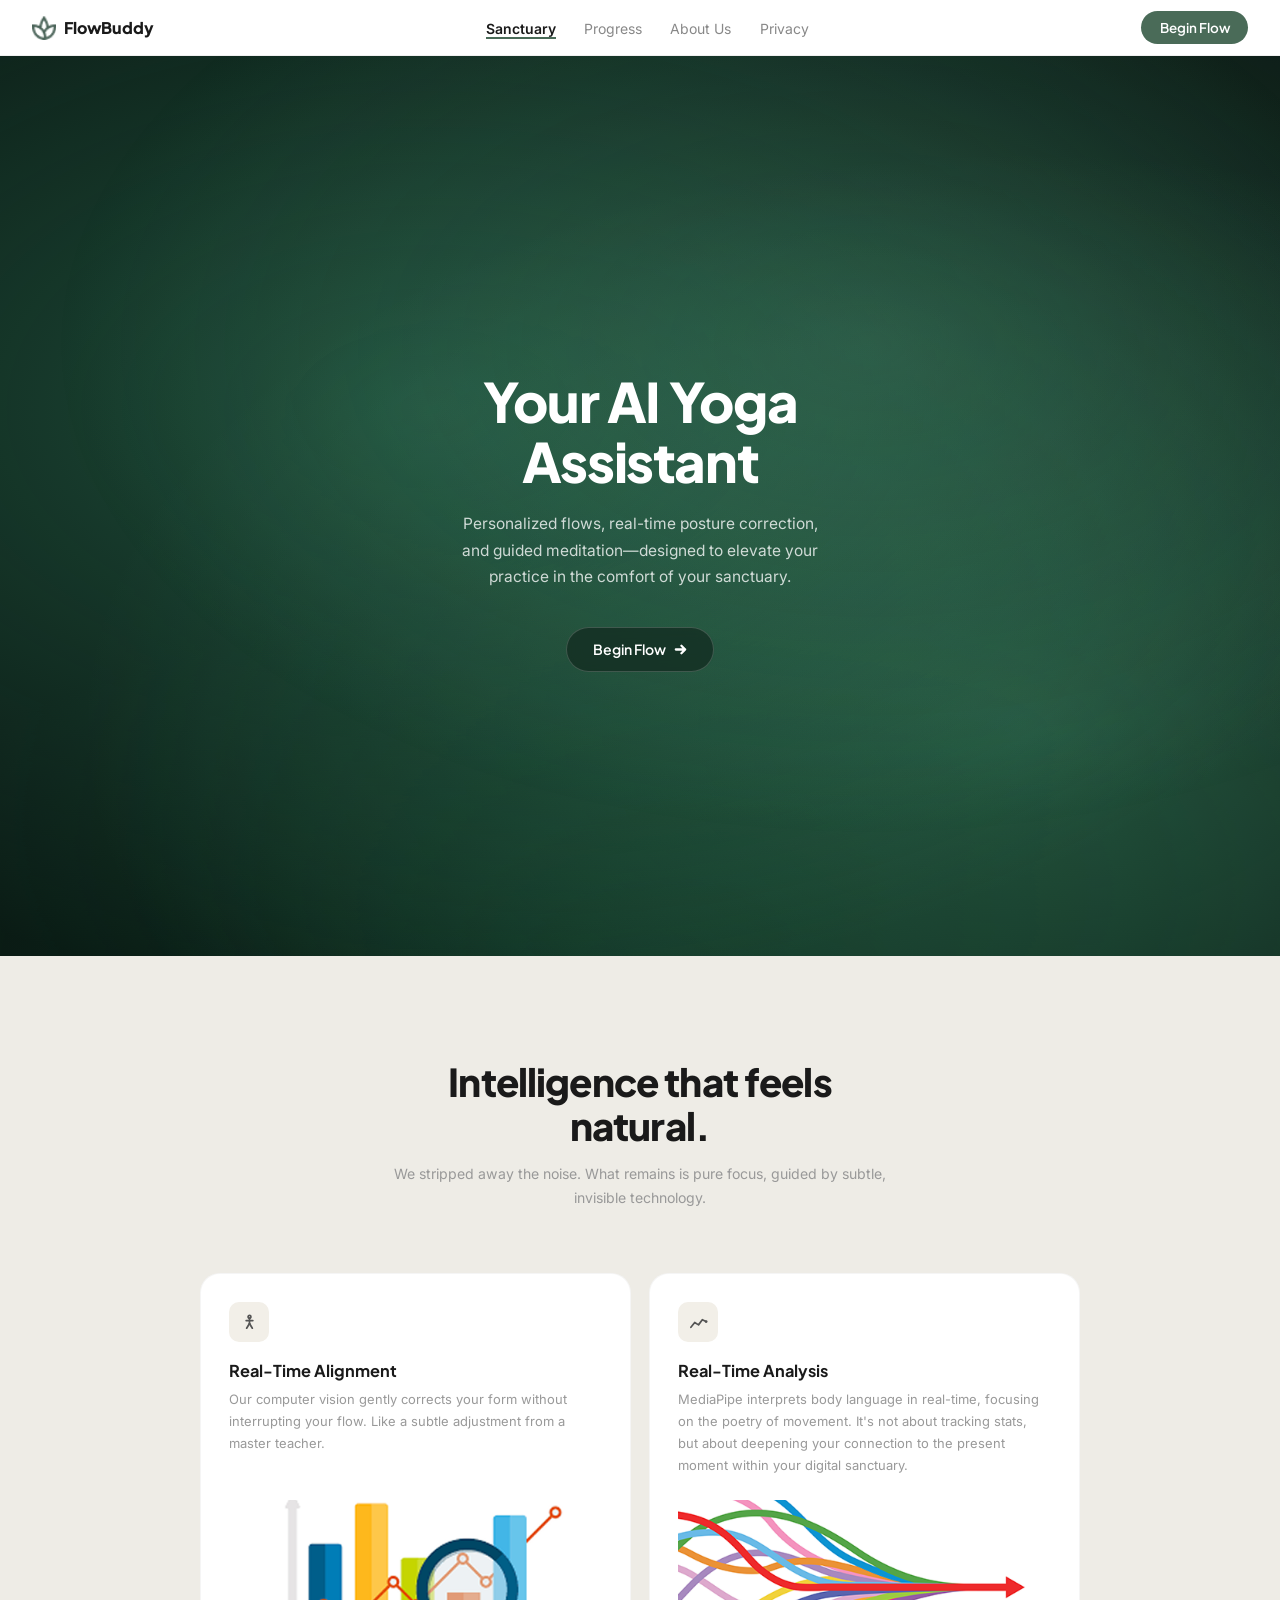
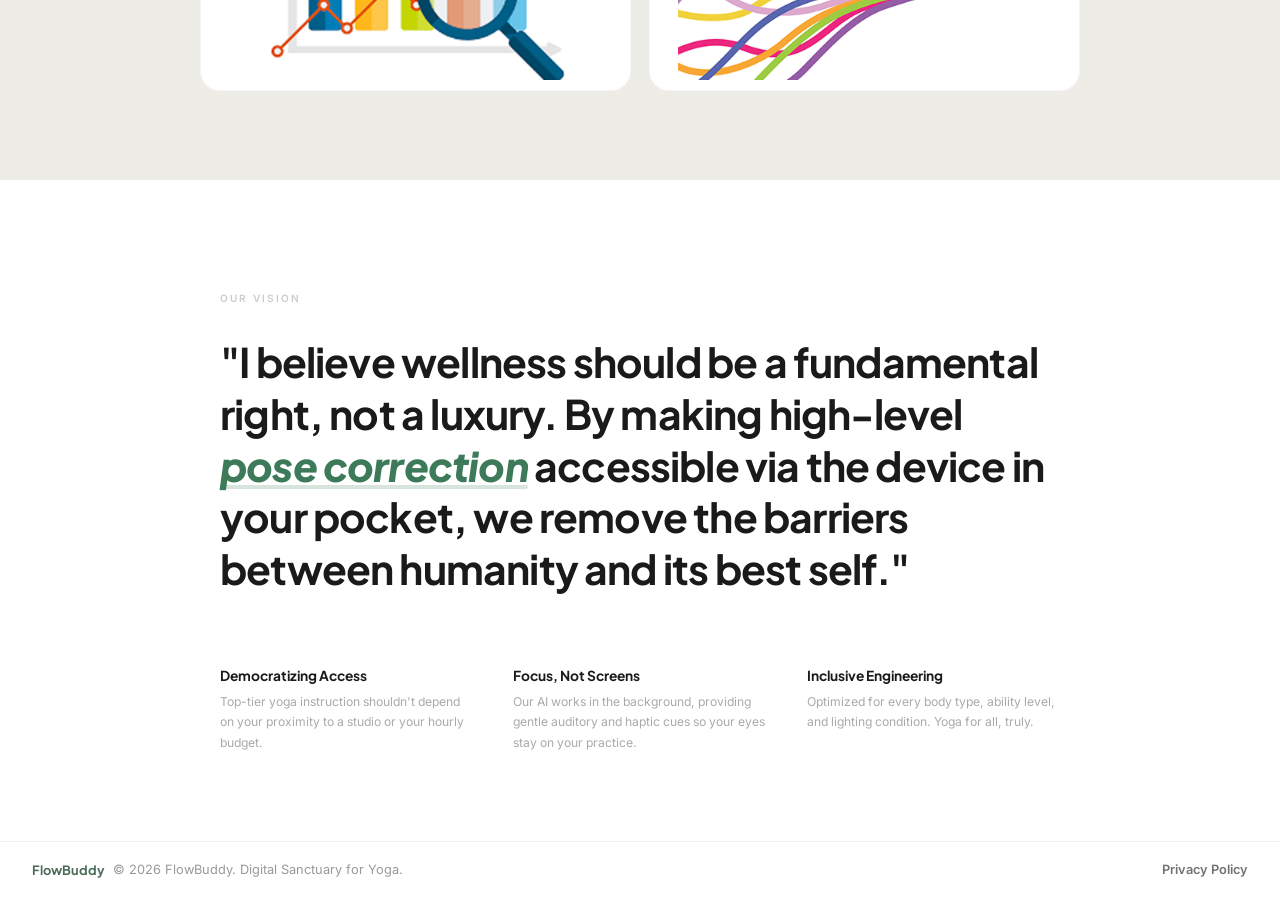
==== commit c009a7ee: "final changes" ====
--- a/index.html
+++ b/index.html
@@ -33,9 +33,8 @@
     </a>
     <ul class="nav-links">
       <li><a href="index.html" class="active">Sanctuary</a></li>
+      <li><a href="progress/progress.html">Progress</a></li>
       <li><a href="about/about.html">About Us</a></li>
-      <li><a href="practice/practice.html">Practice</a></li>
-      <li><a href="progress/progress.html">Progress</a></li>
       <li><a href="privacy/privacy.html">Privacy</a></li>
     </ul>
     <a class="btn-nav" href="practice/practice.html">Begin Flow</a>
@@ -46,9 +45,8 @@
 
   <div class="nav-drawer" id="nav-drawer">
     <a href="index.html">Sanctuary</a>
+    <a href="progress/progress.html">Progress</a>
     <a href="about/about.html">About Us</a>
-    <a href="practice/practice.html">Practice</a>
-    <a href="progress/progress.html">Progress</a>
     <a href="privacy/privacy.html">Privacy Policy</a>
     <a class="drawer-cta" href="practice/practice.html">Begin Flow</a>
   </div>
--- a/assets/css/home.css
+++ b/assets/css/home.css
@@ -17,44 +17,68 @@
       text-align: center;
       padding: 8rem 2rem 6rem;
       overflow: hidden;
-      background-color: #0b1a14;
-    }
-
+      background-color: #0a1813;
+      isolation: isolate;
+    }
+
+    /* GPU-friendly: no filter blur, no 360° rotation on a huge layer (those tank low-end GPUs). */
     .hero-bg {
       position: absolute;
-      inset: -50%;
-      background: 
-        radial-gradient(circle at 50% 50%, rgba(38, 122, 90, 0.45) 0%, transparent 50%),
-        radial-gradient(circle at 80% 20%, rgba(68, 201, 138, 0.35) 0%, transparent 40%),
-        radial-gradient(circle at 20% 80%, rgba(22, 61, 46, 0.55) 0%, transparent 50%),
-        radial-gradient(circle at 80% 80%, rgba(144, 238, 208, 0.2) 0%, transparent 40%);
-      filter: blur(80px);
-      animation: aurora 20s linear infinite;
+      inset: -18%;
       z-index: 1;
-    }
-
-    @keyframes aurora {
-      0% { transform: rotate(0deg) scale(1) translateX(0); }
-      25% { transform: rotate(90deg) scale(1.1) translateX(5%); }
-      50% { transform: rotate(180deg) scale(1.2) translateX(0); }
-      75% { transform: rotate(270deg) scale(1.1) translateX(-5%); }
-      100% { transform: rotate(360deg) scale(1) translateX(0); }
-    }
-
-    /* Hero content floating animation */
+      pointer-events: none;
+      transform: translate3d(0, 0, 0);
+      background:
+        radial-gradient(ellipse 85% 70% at 38% 42%, rgba(45, 115, 85, 0.58) 0%, transparent 68%),
+        radial-gradient(ellipse 75% 65% at 72% 68%, rgba(78, 175, 128, 0.38) 0%, transparent 72%),
+        radial-gradient(ellipse 90% 55% at 50% 88%, rgba(12, 48, 32, 0.65) 0%, transparent 55%);
+      animation: hero-gradient-drift 26s ease-in-out infinite alternate;
+    }
+
+    .hero-bg::before {
+      content: '';
+      position: absolute;
+      inset: -5%;
+      background: radial-gradient(ellipse 70% 60% at 62% 38%, rgba(120, 210, 170, 0.22) 0%, transparent 62%);
+      opacity: 0.9;
+      transform: translate3d(0, 0, 0);
+      animation: hero-gradient-drift-2 34s ease-in-out infinite alternate;
+    }
+
+    @keyframes hero-gradient-drift {
+      0% { transform: translate3d(-2.5%, -1.5%, 0) scale(1); }
+      100% { transform: translate3d(2.5%, 2%, 0) scale(1.05); }
+    }
+
+    @keyframes hero-gradient-drift-2 {
+      0% { transform: translate3d(3%, 1%, 0) scale(1.02); opacity: 0.75; }
+      100% { transform: translate3d(-3%, -2%, 0) scale(1); opacity: 0.95; }
+    }
+
+    @media (prefers-reduced-motion: reduce) {
+      .hero-bg,
+      .hero-bg::before {
+        animation: none;
+      }
+      .hero-bg::before {
+        opacity: 0.85;
+      }
+      .hero-content {
+        animation: none;
+      }
+    }
+
+    /* Hero content floating — gentle, low amplitude (less layout churn than large moves). */
     @keyframes hero-float {
-      0%, 100% { transform: translateY(0); }
-      50% { transform: translateY(-8px); }
-    }
-
-    .hero-content {
-      animation: hero-float 6s ease-in-out infinite;
+      0%, 100% { transform: translate3d(0, 0, 0); }
+      50% { transform: translate3d(0, -6px, 0); }
     }
 
     .hero-content {
       position: relative;
       z-index: 2;
       max-width: 560px;
+      animation: hero-float 8s ease-in-out infinite;
     }
 
     .hero h1 {
